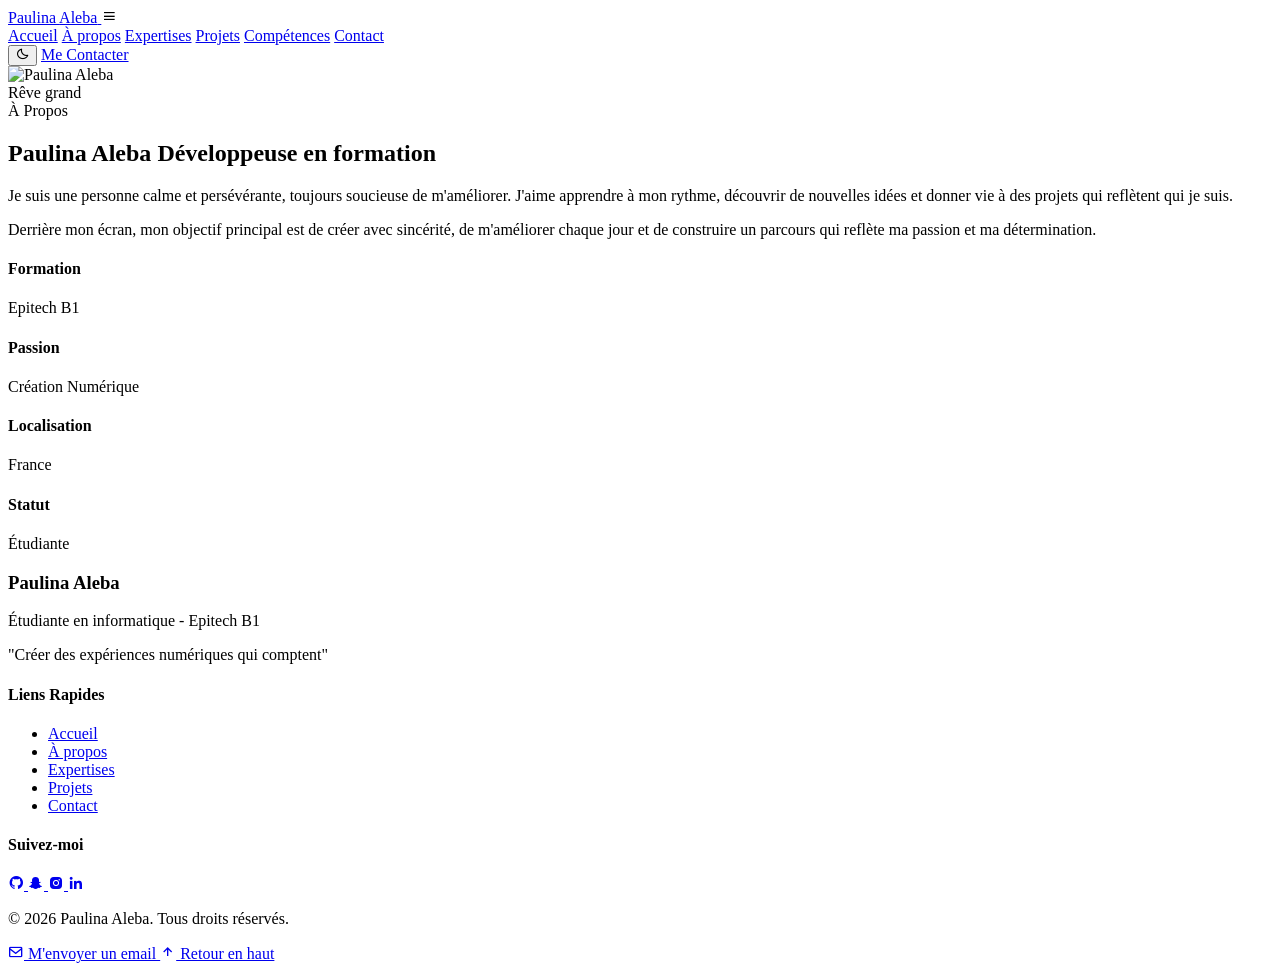
==== resources/about.html @ daeca3e1 "[FIX] Favicon modification" ====
<!DOCTYPE html>
<html lang="fr">
<head>
    <meta charset="UTF-8" />
    <meta name="viewport" content="width=device-width, initial-scale=1.0" />
    <title>À propos - Paulina Aleba</title>
    <link rel="stylesheet" href="style.css" />
    <link rel="icon" type="image/svg+xml" href="resources/images/favicon.svg">
    <link
        href="https://unpkg.com/boxicons@2.1.4/css/boxicons.min.css"
        rel="stylesheet"
    />
</head>
<body>

<header class="header">
    <a href="../index.html" class="logo">
        Paulina <span>Aleba</span>
    </a>

    <i class="bx bx-menu" id="menu-icon"></i>

    <nav class="navbar">
        <a href="../index.html">Accueil</a>
        <a href="about.html" class="active">À propos</a>
        <a href="expertises.html">Expertises</a>
        <a href="projects.html">Projets</a>
        <a href="competencies.html">Compétences</a>
        <a href="contact.html">Contact</a>
    </nav>

    <button class="theme-toggle" id="theme-toggle" aria-label="Changer de thème">
        <i class="bx bx-moon"></i>
    </button>

    <a class="gradient-btn" href="https://mail.google.com/mail/?view=cm&to=alebapaulina89@gmail.com&su=Hello&body=Bonjour%20Paulina,%0A%0AJe%20veux%20vous%20contacter%20pour..." target="_blank">Me Contacter</a>

</header>

<section class="about" id="about">
    <div class="about-container">
        <div class="about-wrapper">
            <div class="about-visual">
                <div class="image-container">
                    <img src="images/Pixarversionico.png" alt="Paulina Aleba">
                    <div class="image-caption">Rêve grand</div>
                </div>
            </div>

<div class="about-details">
                <span class="section-tag">À Propos</span>
                <h2 class="about-heading">
                    Paulina Aleba
                    <span>Développeuse en formation</span>
                </h2>
                
                <p class="about-bio">
                    Je suis une personne <span class="highlight-text">calme et persévérante</span>, toujours soucieuse de m'améliorer. J'aime apprendre à mon rythme, découvrir de nouvelles idées et donner vie à des projets qui reflètent qui je suis.
                </p>
                
                <p class="about-bio">
                    Derrière mon écran, mon objectif principal est de créer avec sincérité, de m'améliorer chaque jour et de construire un parcours qui reflète ma passion et ma détermination.
                </p>

                <div class="about-divider"></div>

                <div class="info-grid">
                    <div class="info-box">
                        <h4>Formation</h4>
                        <p>Epitech B1</p>
                    </div>
<div class="info-box">
                        <h4>Passion</h4>
                        <p>Création Numérique</p>
                    </div>
                    <div class="info-box">
                        <h4>Localisation</h4>
                        <p>France</p>
                    </div>
                    <div class="info-box">
                        <h4>Statut</h4>
                        <p>Étudiante</p>
                    </div>
                </div>
            </div>
        </div>
    </div>
</section>

<footer class="footer magazine-footer">
    <div class="footer-content">
        <div class="footer-main">
            <div class="footer-brand">
                <h3>Paulina Aleba</h3>
                <p>Étudiante en informatique - Epitech B1</p>
                <div class="footer-quote">
                    "Créer des expériences numériques qui comptent"
                </div>
            </div>

            <div class="footer-links">
                <h4>Liens Rapides</h4>
                <ul>
                    <li><a href="../index.html">Accueil</a></li>
                    <li><a href="about.html">À propos</a></li>
                    <li><a href="expertises.html">Expertises</a></li>
                    <li><a href="projects.html">Projets</a></li>
                    <li><a href="contact.html">Contact</a></li>
                </ul>
            </div>

            <div class="footer-social">
                <h4>Suivez-moi</h4>
                <div class="social-icons">
                    <a href="https://github.com/NyxStackX" class="social-link">
                        <i class="bx bxl-github"></i>
                    </a>
                    <a href="https://snapchat.com/t/KpWpgwNT" class="social-link">
                        <i class="bx bxl-snapchat"></i>
                    </a>
                    <a href="https://www.instagram.com/li_naalb?igsh=ZHpsbHFmYWc4bWs%3D&utm_source=qr" class="social-link">
                        <i class="bx bxl-instagram-alt"></i>
                    </a>
                    <a href="https://www.linkedin.com/in/paulina-aleba-841705391/" class="social-link">
                        <i class="bx bxl-linkedin"></i>
                    </a>
                </div>
            </div>
        </div>

        <div class="footer-bottom">
            <div class="footer-line"></div>
            <div class="copyright-content">
                <p class="copyright">
                    © 2026 Paulina Aleba. Tous droits réservés.
                </p>
                <div class="footer-actions">
                    <a href="https://mail.google.com/mail/?view=cm&to=alebapaulina89@gmail.com" class="footer-link">
                        <i class="bx bx-envelope"></i>
                        M'envoyer un email
                    </a>
                    <a href="about.html" class="footer-link back-to-top">
                        <i class="bx bx-up-arrow-alt"></i>
                        Retour en haut
                    </a>
                </div>
            </div>
        </div>
    </div>
</footer>

    <script src="js/script.js"></script>
</body>
</html>
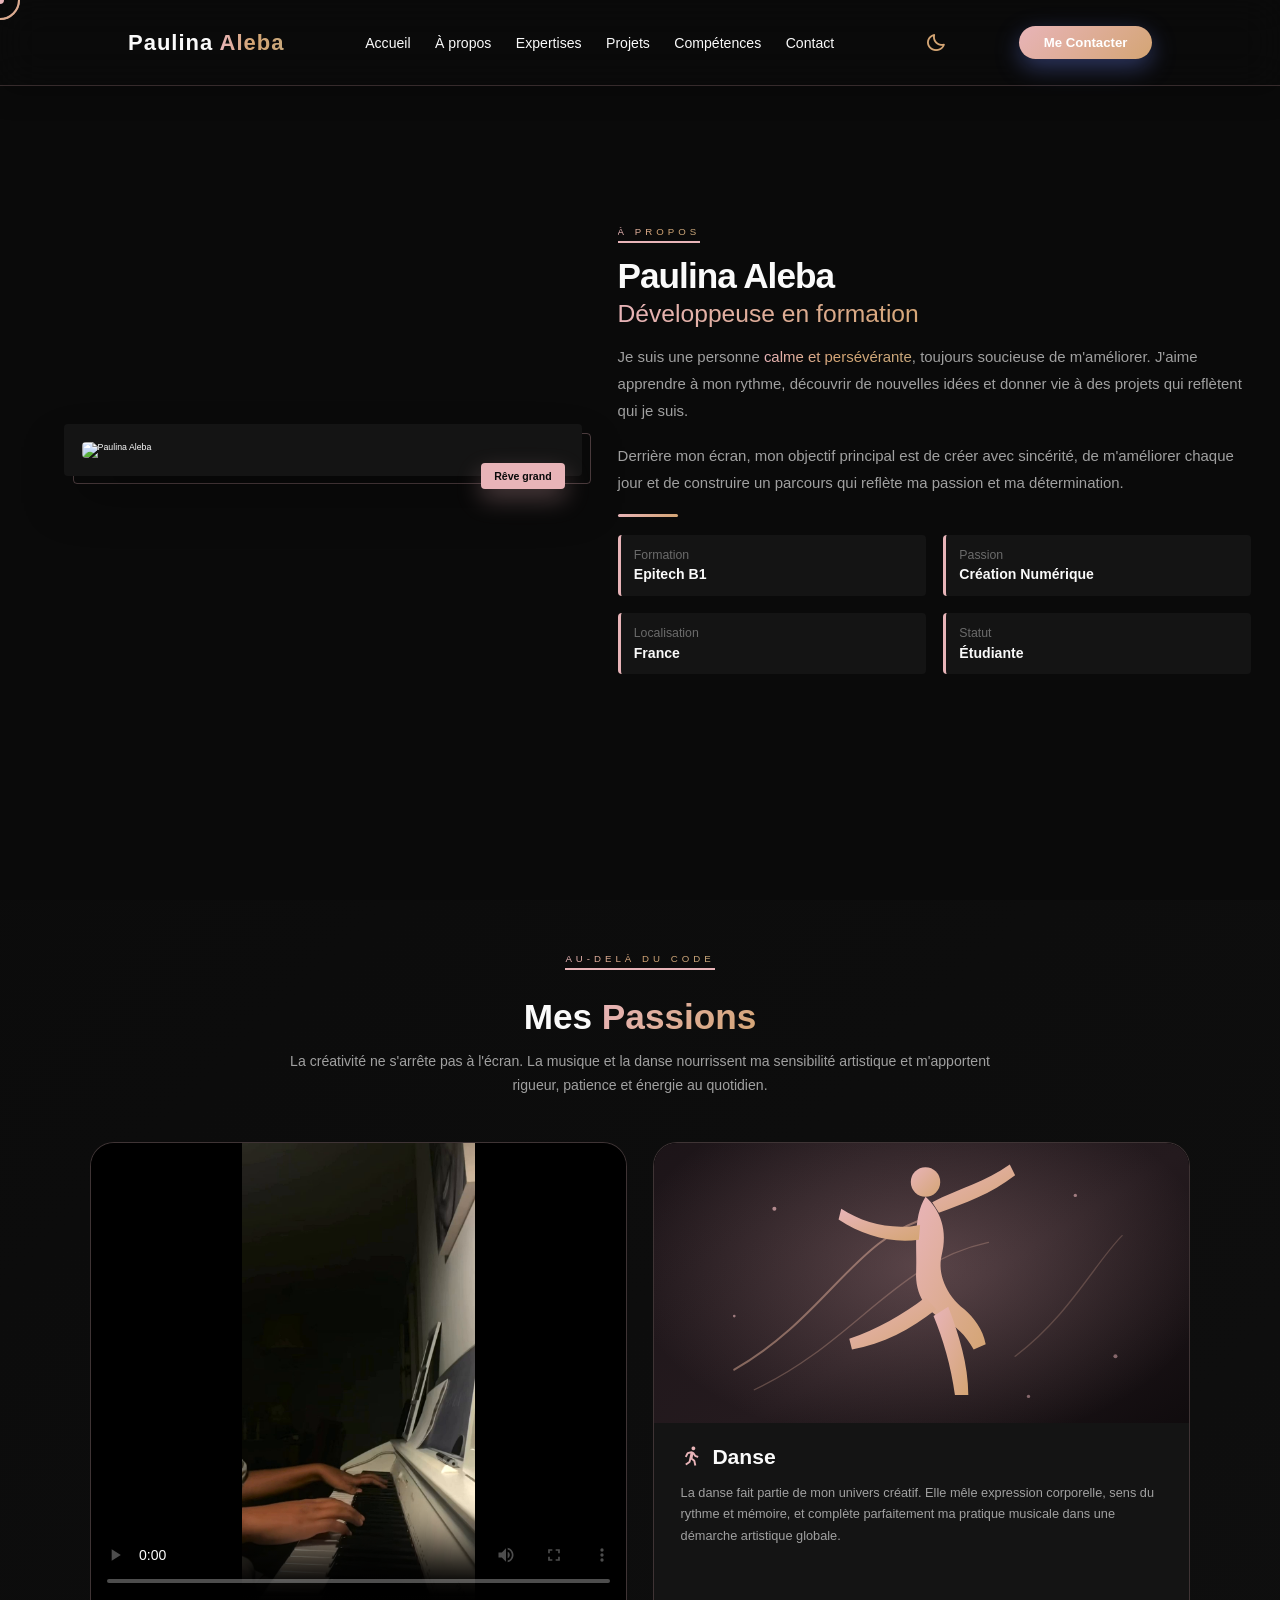
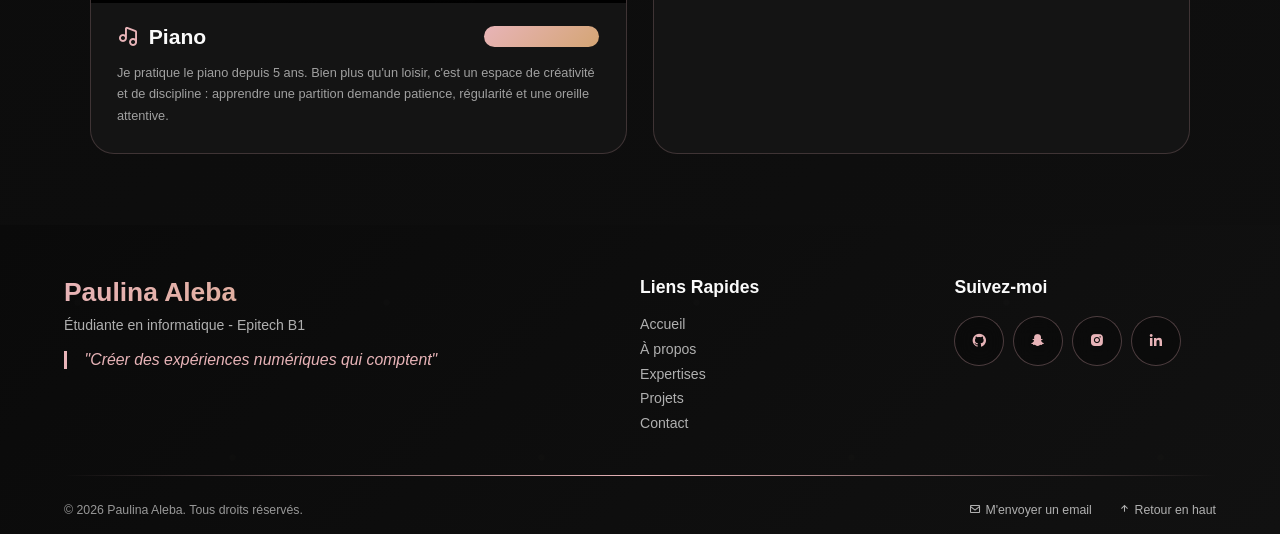
==== commit 057cee6f: "[FIX] Adding a project" ====
--- a/resources/about.html
+++ b/resources/about.html
@@ -5,7 +5,7 @@
     <meta name="viewport" content="width=device-width, initial-scale=1.0" />
     <title>À propos - Paulina Aleba</title>
     <link rel="stylesheet" href="style.css" />
-    <link rel="icon" type="image/svg+xml" href="resources/images/favicon.svg">
+    <link rel="icon" type="image/svg+xml" href="images/favicon.svg">
     <link
         href="https://unpkg.com/boxicons@2.1.4/css/boxicons.min.css"
         rel="stylesheet"
@@ -87,6 +87,51 @@
     </div>
 </section>
 
+<section class="passions-section" id="passions">
+    <div class="passions-container">
+        <span class="section-tag">Au-delà du code</span>
+        <h2 class="passions-heading">
+            Mes <span>Passions</span>
+        </h2>
+        <p class="passions-intro">
+            La créativité ne s'arrête pas à l'écran. La musique et la danse nourrissent ma sensibilité artistique et m'apportent rigueur, patience et énergie au quotidien.
+        </p>
+
+        <div class="passions-grid">
+            <article class="passion-card">
+                <div class="passion-media">
+                    <video src="videos/piano.mp4" poster="images/projet-piano.png" controls playsinline preload="metadata"></video>
+                </div>
+                <div class="passion-body">
+                    <div class="passion-head">
+                        <i class="bx bx-music"></i>
+                        <h3>Piano</h3>
+                        <span class="passion-badge">5 ans d'expérience</span>
+                    </div>
+                    <p>
+                        Je pratique le piano depuis 5 ans. Bien plus qu'un loisir, c'est un espace de créativité et de discipline : apprendre une partition demande patience, régularité et une oreille attentive.
+                    </p>
+                </div>
+            </article>
+
+            <article class="passion-card">
+                <div class="passion-media">
+                    <img src="images/projet-danse.svg" alt="Danse - pratique artistique">
+                </div>
+                <div class="passion-body">
+                    <div class="passion-head">
+                        <i class="bx bx-walk"></i>
+                        <h3>Danse</h3>
+                    </div>
+                    <p>
+                        La danse fait partie de mon univers créatif. Elle mêle expression corporelle, sens du rythme et mémoire, et complète parfaitement ma pratique musicale dans une démarche artistique globale.
+                    </p>
+                </div>
+            </article>
+        </div>
+    </div>
+</section>
+
 <footer class="footer magazine-footer">
     <div class="footer-content">
         <div class="footer-main">
--- a/resources/style.css
+++ b/resources/style.css
@@ -0,0 +1,4156 @@
+/* RESET ET FOND */
+* {
+    margin: 0;
+    padding: 0;
+    box-sizing: border-box;
+    text-decoration: none;
+    scroll-behavior: smooth;
+    font-family: "Poppins", sans-serif;
+}
+
+
+:root {
+    /* Couleurs de fond */
+    --bg-color: #0a0a0a;
+    --second-bg-color: #111111;
+    --bg-tertiary: #1a1a1a;
+    --card-bg: #141414;
+    
+    /* Couleurs d'accent - Rose poudré & Copper */
+    --main-color: #e8b4b8;
+    --accent-color: #d4a574;
+    --accent-tertiary: #c9a87c;
+    
+    /* Couleurs de texte */
+    --text-color: #fafafa;
+    --text-secondary: #a0a0a0;
+    --text-muted: #6b6b6b;
+    
+    /* Couleurs dégradées */
+    --gradient: linear-gradient(135deg, #e8b4b8 0%, #d4a574 100%);
+    --gradient-dark: linear-gradient(135deg, #1a1a1a 0%, #0a0a0a 100%);
+    --gradient-glow: radial-gradient(ellipse at center, rgba(232, 180, 184, 0.15) 0%, transparent 70%);
+    
+    /* Ombres */
+    --shadow: 0 4px 30px rgba(0, 0, 0, 0.3);
+    --shadow-soft: 0 4px 30px rgba(0, 0, 0, 0.3);
+    --shadow-medium: 0 8px 40px rgba(0, 0, 0, 0.4);
+    --shadow-glow: 0 0 60px rgba(232, 180, 184, 0.2);
+    
+    /* Border */
+    --border-color: rgba(232, 180, 184, 0.2);
+    --border-subtle: rgba(255, 255, 255, 0.06);
+    --border-accent: rgba(232, 180, 184, 0.2);
+    
+    /* Header */
+    --header-bg: rgba(10, 10, 10, 0.8);
+    --input-border: rgba(232, 180, 184, 0.3);
+    
+    /* Typographie */
+    --font-display: 'Playfair Display', serif;
+    --font-body: 'DM Sans', sans-serif;
+    --font-mono: 'Space Grotesk', monospace;
+    
+    /* Espacements */
+    --spacing-xs: 0.5rem;
+    --spacing-sm: 1rem;
+    --spacing-md: 2rem;
+    --spacing-lg: 4rem;
+    --spacing-xl: 8rem;
+    --spacing-2xl: 12rem;
+    
+    /* Border radius */
+    --radius-sm: 8px;
+    --radius-md: 16px;
+    --radius-lg: 24px;
+    --radius-xl: 40px;
+    --radius-full: 50%;
+}
+
+/* Light Mode Variables */
+:root.light-mode {
+    --bg-color: #faf9f7;
+    --second-bg-color: #f0eeeb;
+    --bg-tertiary: #e8e5e0;
+    --card-bg: #ffffff;
+    
+    --main-color: #d4a574;
+    --accent-color: #c9a87c;
+    
+    --text-color: #1a1a1a;
+    --text-secondary: #4a4a4a;
+    --text-muted: #8a8a8a;
+    
+    --gradient: linear-gradient(135deg, #d4a574 0%, #c9a87c 100%);
+    --gradient-glow: radial-gradient(ellipse at center, rgba(212, 165, 116, 0.1) 0%, transparent 70%);
+    
+    --shadow: 0 4px 30px rgba(0, 0, 0, 0.08);
+    --shadow-soft: 0 4px 30px rgba(0, 0, 0, 0.08);
+    --shadow-medium: 0 8px 40px rgba(0, 0, 0, 0.12);
+    --shadow-glow: 0 0 60px rgba(212, 165, 116, 0.15);
+    
+    --border-color: rgba(212, 165, 116, 0.3);
+    --border-subtle: rgba(0, 0, 0, 0.06);
+    --border-accent: rgba(212, 165, 116, 0.3);
+    
+    --header-bg: rgba(250, 249, 247, 0.95);
+    --input-border: rgba(212, 165, 116, 0.3);
+}
+
+/* Theme Toggle Button */
+.theme-toggle {
+    background: transparent;
+    border: none;
+    color: var(--accent-color);
+    font-size: 2.4rem;
+    cursor: pointer;
+    padding: 0.5rem;
+    border-radius: 50%;
+    transition: all 0.3s ease;
+    margin-left: 2rem;
+    display: flex;
+    align-items: center;
+    justify-content: center;
+    width: 50px;
+    height: 50px;
+}
+
+.theme-toggle:hover {
+    background: rgba(232, 180, 184, 0.1);
+    transform: scale(1.1);
+}
+
+.theme-toggle i {
+    transition: transform 0.3s ease;
+}
+
+/* Smooth transitions for theme changes */
+* {
+    transition: background-color 0.3s ease, color 0.3s ease, border-color 0.3s ease;
+}
+
+html {
+    font-size: 55%;
+    overflow-x: hidden;
+}
+
+body {
+    background: linear-gradient(-45deg, var(--bg-color), var(--second-bg-color), var(--second-bg-color), var(--bg-color));
+    background-size: 400% 400%;
+    animation: gradientShift 15s ease infinite;
+    color: var(--text-color);
+    position: relative;
+    overflow-x: hidden;
+}
+
+
+body::before {
+    content: '';
+    position: fixed;
+    top: 0;
+    left: 0;
+    width: 100%;
+    height: 100%;
+    background:
+        radial-gradient(circle at 20% 80%, rgba(232, 180, 184, 0.1) 0%, transparent 50%),
+        radial-gradient(circle at 80% 20%, rgba(212, 165, 116, 0.1) 0%, transparent 50%),
+        radial-gradient(circle at 40% 40%, rgba(201, 168, 124, 0.05) 0%, transparent 50%);
+    animation: floatingOrbs 20s ease-in-out infinite;
+    pointer-events: none;
+    z-index: -1;
+}
+
+@keyframes gradientShift {
+    0% { background-position: 0% 50%; }
+    50% { background-position: 100% 50%; }
+    100% { background-position: 0% 50%; }
+}
+
+@keyframes floatingOrbs {
+    0%, 100% {
+        transform: translateY(0px) rotate(0deg);
+        opacity: 0.3;
+    }
+    25% {
+        transform: translateY(-20px) rotate(90deg);
+        opacity: 0.5;
+    }
+    50% {
+        transform: translateY(-40px) rotate(180deg);
+        opacity: 0.7;
+    }
+    75% {
+        transform: translateY(-20px) rotate(270deg);
+        opacity: 0.5;
+    }
+}
+
+.header {
+    position: fixed;
+    width: 100%;
+    top: 0;
+    left: 0;
+    padding: 2rem 10%;
+    background: var(--header-bg);
+    backdrop-filter: blur(20px);
+    display: flex;
+    justify-content: space-between;
+    align-items: center;
+    z-index: 1000;
+    border-bottom: 1px solid var(--border-color);
+    box-shadow: var(--shadow);
+}
+
+.logo {
+    font-size: 2.5rem;
+    color: var(--text-color);
+    font-weight: 800;
+    cursor: pointer;
+    transition: 0.3s ease-in-out;
+    letter-spacing: 1px;
+}
+
+.logo:hover {
+    transform: scale(1.1);
+}
+
+span {
+    background: linear-gradient(90deg, #e8b4b8 0%, #d4a574 50%, #c9a87c 100%);
+    background-clip: text;
+    -webkit-background-clip: text;
+    color: transparent;
+    -webkit-text-fill-color: transparent;
+}
+
+#menu-icon {
+    font-size: 1rem;
+    color: var(--accent-color);
+    display: none;
+    cursor: pointer;
+}
+
+.navbar a {
+    font-size: 1.6rem;
+    color: var(--text-color);
+    margin-left: 2.5rem;
+    transition: 0.3s ease-in-out;
+    font-weight: 500;
+    position: relative;
+}
+
+.navbar a::after {
+    content: "";
+    position: absolute;
+    width: 0;
+    height: 2px;
+    left: 0;
+    bottom: -5px;
+    background: linear-gradient(90deg, var(--accent-color), var(--main-color));
+    transition: width 0.3s ease;
+}
+
+.navbar a:hover::after {
+    width: 100%;
+}
+
+.navbar a:hover {
+    color: var(--accent-color);
+}
+
+.gradient-btn {
+    padding: 1rem 2.8rem;
+    border: none;
+    border-radius: 30px;
+    background: var(--gradient);
+    color: white;
+    font-size: 1.5rem;
+    cursor: pointer;
+    font-weight: 600;
+    transition: all 0.4s ease;
+    box-shadow: 0 8px 25px rgba(102, 126, 234, 0.4);
+    position: relative;
+    overflow: hidden;
+}
+
+.gradient-btn::before {
+    content: '';
+    position: absolute;
+    top: 0;
+    left: -100%;
+    width: 100%;
+    height: 100%;
+    background: linear-gradient(90deg, transparent, rgba(255, 255, 255, 0.2), transparent);
+    transition: left 0.5s;
+}
+
+.gradient-btn:hover::before {
+    left: 100%;
+}
+
+.gradient-btn:hover {
+    transform: translateY(-3px) scale(1.05);
+    box-shadow: 0 15px 35px rgba(102, 126, 234, 0.6);
+}
+
+::-webkit-scrollbar {
+    width: 10px;
+}
+
+::-webkit-scrollbar-track {
+    background: var(--second-bg-color);
+}
+
+::-webkit-scrollbar-thumb {
+    background: linear-gradient(180deg, var(--main-color), var(--accent-color));
+    border-radius: 10px;
+}
+
+section {
+    min-height: 100vh;
+    padding: 10rem 15%;
+}
+
+/* MAGAZINE LAYOUT STYLES */
+.magazine-layout {
+    min-height: 100vh;
+    display: flex;
+    flex-direction: column;
+    justify-content: center;
+    position: relative;
+    overflow: hidden;
+}
+
+.magazine-hero {
+    display: grid;
+    grid-template-columns: 1fr 1fr;
+    gap: 8rem;
+    align-items: center;
+    max-width: 1400px;
+    margin: 0 auto;
+    padding: 0 5%;
+}
+
+.hero-content {
+    position: relative;
+    z-index: 2;
+}
+
+.magazine-badge {
+    background: linear-gradient(135deg, var(--main-color), var(--accent-color));
+    color: white;
+    padding: 1rem 2rem;
+    border-radius: 50px;
+    font-size: 1.2rem;
+    font-weight: 600;
+    display: inline-block;
+    margin-bottom: 2rem;
+    box-shadow: 0 8px 25px rgba(232, 180, 184, 0.3);
+    letter-spacing: 1px;
+}
+
+.magazine-title {
+    font-size: 8rem;
+    font-weight: 900;
+    line-height: 0.9;
+    margin-bottom: 2rem;
+    text-transform: uppercase;
+    letter-spacing: -2px;
+}
+
+.magazine-title .highlight {
+    background: linear-gradient(135deg, var(--main-color), var(--accent-color));
+    -webkit-background-clip: text;
+    -webkit-text-fill-color: transparent;
+    background-clip: text;
+    position: relative;
+}
+
+.magazine-title .subtitle {
+    color: var(--text-color);
+    font-size: 6rem;
+    font-weight: 300;
+    display: block;
+    margin-top: 1rem;
+}
+
+.magazine-divider {
+    width: 80px;
+    height: 4px;
+    background: linear-gradient(90deg, var(--main-color), var(--accent-color));
+    margin: 3rem 0;
+    border-radius: 2px;
+}
+
+
+.magazine-description {
+    font-size: 1.8rem;
+    line-height: 1.6;
+    color: rgba(245, 245, 245, 0.9);
+    margin-bottom: 3rem;
+    max-width: 500px;
+}
+
+.signature-highlights {
+    display: grid;
+    grid-template-columns: repeat(3, minmax(0, 1fr));
+    gap: 1.2rem;
+    margin: 2.2rem 0 3.2rem;
+}
+
+.highlight-pill {
+    background: rgba(255, 255, 255, 0.04);
+    border: 1px solid var(--border-color);
+    border-radius: 1.4rem;
+    padding: 1.4rem 1.2rem;
+    backdrop-filter: blur(8px);
+    transition: transform 0.3s ease, border-color 0.3s ease, box-shadow 0.3s ease;
+}
+
+.highlight-pill:hover {
+    transform: translateY(-4px);
+    border-color: var(--main-color);
+    box-shadow: 0 12px 24px rgba(232, 180, 184, 0.15);
+}
+
+.highlight-title {
+    display: block;
+    font-size: 1.55rem;
+    font-weight: 700;
+    color: var(--text-color);
+    margin-bottom: 0.5rem;
+}
+
+.highlight-sub {
+    display: block;
+    font-size: 1.25rem;
+    line-height: 1.5;
+    color: var(--text-secondary);
+}
+
+.magazine-cta {
+    display: flex;
+    gap: 2rem;
+}
+
+.magazine-btn {
+    padding: 1.5rem 3rem;
+    border-radius: 50px;
+    font-size: 1.6rem;
+    font-weight: 600;
+    text-decoration: none;
+    transition: all 0.4s ease;
+    position: relative;
+    overflow: hidden;
+    text-transform: uppercase;
+    letter-spacing: 1px;
+}
+
+.magazine-btn.primary {
+    background: linear-gradient(135deg, var(--main-color), var(--accent-color));
+    color: white;
+    box-shadow: 0 8px 25px rgba(232, 180, 184, 0.4);
+}
+
+.magazine-btn.primary:hover {
+    transform: translateY(-3px);
+    box-shadow: 0 15px 35px rgba(232, 180, 184, 0.6);
+}
+
+.magazine-btn.secondary {
+    background: transparent;
+    color: #ffffff;
+    border: 2px solid var(--main-color);
+}
+
+.magazine-btn.secondary:hover {
+    background: var(--main-color);
+    color: #ffffff;
+    transform: translateY(-3px);
+}
+
+.hero-image {
+    position: relative;
+    display: flex;
+    justify-content: center;
+    align-items: center;
+}
+
+.image-frame {
+    position: relative;
+    border-radius: 20px;
+    overflow: hidden;
+    box-shadow: 0 25px 50px rgba(0, 0, 0, 0.3);
+    transition: all 0.6s ease;
+}
+
+.image-frame:hover {
+    transform: scale(1.05) rotate(2deg);
+    box-shadow: 0 0 40px var(--main-color),
+                0 25px 50px rgba(0, 0, 0, 0.4);
+}
+
+.image-frame img {
+    width: 400px;
+    height: 500px;
+    object-fit: cover;
+    display: block;
+    transition: transform 0.6s ease;
+}
+
+.image-frame:hover img {
+    transform: scale(1.1);
+}
+
+.image-overlay {
+    position: absolute;
+    top: 0;
+    left: 0;
+    right: 0;
+    bottom: 0;
+    background: linear-gradient(135deg, rgba(232, 180, 184, 0.2), rgba(212, 165, 116, 0.2));
+    opacity: 0;
+    transition: opacity 0.4s ease;
+}
+
+.image-frame:hover .image-overlay {
+    opacity: 1;
+}
+
+/* Floating card for about section */
+.about-card {
+    position: absolute;
+    bottom: 30px;
+    right: -20px;
+    background: var(--card-bg);
+    backdrop-filter: blur(10px);
+    border: 1px solid var(--border-color);
+    border-radius: 16px;
+    padding: 1.5rem 2rem;
+    display: flex;
+    align-items: center;
+    gap: 1rem;
+    box-shadow: 0 10px 30px rgba(0, 0, 0, 0.3);
+    animation: floatCard 6s ease-in-out infinite;
+}
+
+.about-card i {
+    font-size: 2rem;
+    color: var(--main-color);
+}
+
+.about-card span {
+    font-size: 1.4rem;
+    font-weight: 600;
+    color: var(--text-color);
+    text-transform: uppercase;
+    letter-spacing: 0.5px;
+}
+
+.floating-elements {
+    position: absolute;
+    top: 0;
+    left: 0;
+    right: 0;
+    bottom: 0;
+    pointer-events: none;
+}
+
+.floating-card {
+    position: absolute;
+    background: rgba(10, 10, 10, 0.9);
+    backdrop-filter: blur(10px);
+    border: 1px solid rgba(232, 180, 184, 0.3);
+    border-radius: 15px;
+    padding: 1.5rem;
+    display: flex;
+    flex-direction: column;
+    align-items: center;
+    gap: 0.5rem;
+    box-shadow: 0 8px 25px rgba(0, 0, 0, 0.3);
+    transition: all 0.4s ease;
+    animation: floatCard 6s ease-in-out infinite;
+}
+
+.floating-card i {
+    font-size: 2rem;
+    color: var(--main-color);
+}
+
+.floating-card span {
+    font-size: 1.2rem;
+    font-weight: 600;
+    color: var(--text-color);
+    text-transform: uppercase;
+    letter-spacing: 0.5px;
+}
+
+.card-1 {
+    top: 10%;
+    right: -10%;
+    animation-delay: 0s;
+}
+
+.card-2 {
+    bottom: 20%;
+    left: -15%;
+    animation-delay: 2s;
+}
+
+.card-3 {
+    top: 60%;
+    right: -5%;
+    animation-delay: 4s;
+}
+
+@keyframes floatCard {
+    0%, 100% {
+        transform: translateY(0px) rotate(0deg);
+    }
+    50% {
+        transform: translateY(-20px) rotate(5deg);
+    }
+}
+
+.magazine-social {
+    position: absolute;
+    bottom: 5rem;
+    left: 50%;
+    transform: translateX(-50%);
+    display: flex;
+    flex-direction: column;
+    align-items: center;
+    gap: 2rem;
+}
+
+.social-line {
+    width: 2px;
+    height: 100px;
+    background: linear-gradient(180deg, var(--main-color), var(--accent-color));
+    border-radius: 1px;
+}
+
+.magazine-social .social-icons {
+    display: flex;
+    gap: 2rem;
+}
+
+.social-link {
+    display: flex;
+    align-items: center;
+    justify-content: center;
+    width: 60px;
+    height: 60px;
+    background: rgba(10, 10, 10, 0.8);
+    backdrop-filter: blur(10px);
+    border: 1px solid rgba(232, 180, 184, 0.3);
+    border-radius: 50%;
+    color: var(--main-color);
+    font-size: 2rem;
+    transition: all 0.4s ease;
+    text-decoration: none;
+}
+
+.social-link:hover {
+    background: var(--main-color);
+    color: black;
+    transform: translateY(-5px) scale(1.1);
+    box-shadow: 0 10px 30px rgba(232, 180, 184, 0.4);
+}
+
+.btn-group {
+    display: flex;
+    gap: 1.5rem;
+}
+
+.btn {
+    display: inline-block;
+    padding: 1rem 2rem;
+    background: var(--gradient);
+    box-shadow: 0 8px 25px rgba(102, 126, 234, 0.4);
+    border-radius: 3rem;
+    font-size: 1.8rem;
+    color: white;
+    border: 2px solid transparent;
+    font-weight: 600;
+    transition: 0.4s ease-in-out;
+    position: relative;
+    overflow: hidden;
+}
+
+.btn::before {
+    content: '';
+    position: absolute;
+    top: 0;
+    left: -100%;
+    width: 100%;
+    height: 100%;
+    background: linear-gradient(90deg, transparent, rgba(255, 255, 255, 0.3), transparent);
+    transition: left 0.5s;
+}
+
+.btn:hover::before {
+    left: 100%;
+}
+
+.btn:hover {
+    transform: translateY(-3px) scale(1.05);
+    box-shadow: 0 15px 35px rgba(102, 126, 234, 0.6);
+}
+
+.btn-group a:nth-of-type(2) {
+    background-color: transparent;
+    color: var(--text-color);
+    border: 2px solid var(--main-color);
+    box-shadow: 0 0 25px transparent;
+}
+
+.btn-group a:nth-of-type(2):hover {
+    box-shadow: 0 0 25px var(--main-color);
+    background-color: var(--main-color);
+    color: black;
+    transform: translateY(-3px);
+}
+
+.about {
+    display: flex;
+    justify-content: center;
+    align-items: center;
+    gap: 10rem;
+    background: var(--bg-color);
+}
+
+.about-img img {
+    width: 32vw;
+    border-radius: 50%;
+    box-shadow: 0 0 25px var(--main-color);
+    transition: 0.6s ease-in-out;
+    position: relative;
+}
+
+.about-img img:hover {
+    box-shadow: 0 0 25px var(--main-color),
+                0 0 50px var(--main-color),
+                0 0 100px var(--main-color);
+    transform: scale(1.05) rotate(-5deg);
+}
+
+.about-content h2 {
+    font-size: 7rem;
+}
+
+.about-content p {
+    font-size: 1.8rem;
+}
+
+.about-content .btn {
+    margin: 3rem 0;
+}
+
+.heading {
+    text-align: center;
+    font-size: 7rem;
+    margin: 5rem 0;
+}
+
+.services {
+    background-color: var(--bg-color);
+    color: black;
+}
+
+.services h2 {
+    color: var(--text-color);
+}
+
+.services-container {
+    display: flex;                
+    justify-content: space-between; 
+    align-items: flex-start;        
+    gap: 2.5rem;                    
+    flex-wrap: nowrap;             
+}
+
+.service-box {
+    flex: 1;
+    max-width: 30%;
+    display: flex;
+    justify-content: center;
+    align-items: center;
+    background: var(--gradient);
+    height: 500px;
+    border-radius: 2rem;
+    cursor: pointer;
+    border: 4px solid transparent;
+    transition: 0.5s ease-in-out;
+    padding: 1rem;
+    position: relative;
+    overflow: hidden;
+    box-shadow: var(--shadow);
+}
+
+.service-box::before {
+    content: '';
+    position: absolute;
+    top: 0;
+    left: -100%;
+    width: 100%;
+    height: 100%;
+    background: linear-gradient(90deg, transparent, rgba(255, 255, 255, 0.2), transparent);
+    transition: left 0.6s;
+}
+
+.service-box:hover::before {
+    left: 100%;
+}
+
+.service-box:hover {
+    background-color: var(--second-bg-color);
+    color: var(--main-color);
+    border: 5px solid var(--main-color);
+    transform: translateY(-10px) scale(1.03);
+    box-shadow: 0 20px 40px rgba(0, 0, 0, 0.7);
+}
+
+.service-info {
+    display: flex;
+    flex-direction: column;
+    text-align: center;
+    justify-content: center;
+    align-items: center;
+    padding: 5rem;
+}
+
+.service-info h4 {
+    font-size: 3rem;
+    margin: 2rem 0;
+    font-weight: 800;
+}
+
+.service-info p {
+    font-size: 1.3rem;
+    font-weight: 600;
+    line-height: 1.7;
+}
+
+.service-info i {
+    font-size: 6rem;
+}
+
+.projects {
+    background-color: var(--bg-color);
+}
+
+.projects-box {
+    display: grid;
+    grid-template-columns: repeat(3, 1fr);
+    place-items: center;
+    gap: 2rem;
+}
+
+@media (max-width: 1024px) {
+    .projects-box {
+        grid-template-columns: repeat(2, 1fr);
+    }
+
+    .magazine-hero {
+        grid-template-columns: 1fr;
+        gap: 4rem;
+        text-align: center;
+    }
+
+    .magazine-title {
+        font-size: 6rem;
+    }
+
+    .magazine-title .subtitle {
+        font-size: 4rem;
+    }
+
+    .signature-highlights {
+        grid-template-columns: 1fr;
+        justify-items: center;
+    }
+
+    .highlight-pill {
+        width: 100%;
+        max-width: 520px;
+    }
+
+    .magazine-cta {
+        justify-content: center;
+    }
+
+    .hero-image {
+        order: -1;
+    }
+
+    .image-frame img {
+        width: 300px;
+        height: 400px;
+    }
+
+    .about-content h2 {
+        font-size: 6rem;
+    }
+
+    .heading {
+        font-size: 6rem;
+    }
+
+    .services-container {
+        flex-direction: column;
+        align-items: center;
+    }
+
+    .service-box {
+        max-width: 80%;
+    }
+
+    /* TABLET - Show hamburger menu */
+    .header {
+        padding: 1rem 5%;
+    }
+
+    .logo {
+        font-size: 2rem;
+    }
+
+    #menu-icon {
+        display: block;
+        font-size: 2.5rem;
+        cursor: pointer;
+        color: var(--accent-color);
+    }
+
+    .navbar {
+        position: absolute;
+        top: 100%;
+        left: 0;
+        width: 100%;
+        padding: 1rem 5%;
+        background: rgba(10, 10, 10, 0.95);
+        backdrop-filter: blur(15px);
+        border-top: 1px solid rgba(255, 255, 255, 0.08);
+        display: none;
+        z-index: 999;
+    }
+
+    .navbar.active {
+        display: block;
+    }
+
+    .navbar a {
+        display: block;
+        margin: 1rem 0;
+        font-size: 1.6rem;
+        padding: 0.5rem 0;
+    }
+}
+
+@media (max-width: 600px) {
+    html {
+        font-size: 50%;
+    }
+
+    section {
+        padding: 8rem 5%;
+    }
+
+    .magazine-layout {
+        padding: 6rem 5% 10rem;
+    }
+
+    .magazine-hero {
+        grid-template-columns: 1fr;
+        gap: 3rem;
+        text-align: center;
+    }
+
+    .magazine-title {
+        font-size: 5rem;
+    }
+
+    .magazine-title .subtitle {
+        font-size: 3rem;
+    }
+
+    .magazine-description {
+        font-size: 1.4rem;
+    }
+
+    .signature-highlights {
+        gap: 0.9rem;
+    }
+
+    .highlight-pill {
+        text-align: left;
+        padding: 1.2rem 1rem;
+    }
+
+    .highlight-title {
+        font-size: 1.4rem;
+    }
+
+    .highlight-sub {
+        font-size: 1.15rem;
+    }
+
+    .magazine-cta {
+        flex-direction: column;
+        align-items: center;
+        gap: 1rem;
+    }
+
+    .magazine-btn {
+        padding: 1.2rem 2rem;
+        font-size: 1.4rem;
+    }
+
+    .hero-image {
+        order: -1;
+    }
+
+    .image-frame img {
+        width: 250px;
+        height: 350px;
+    }
+
+    .floating-card {
+        padding: 1rem;
+    }
+
+    .floating-card i {
+        font-size: 1.5rem;
+    }
+
+    .floating-card span {
+        font-size: 1rem;
+    }
+
+    .magazine-social {
+        bottom: 2rem;
+    }
+
+    .social-line {
+        height: 50px;
+    }
+
+    .magazine-social .social-icons {
+        gap: 1rem;
+    }
+
+    .social-link {
+        width: 50px;
+        height: 50px;
+        font-size: 1.5rem;
+    }
+
+    .cube-container {
+        display: none;
+    }
+
+    .about {
+        flex-direction: column;
+        text-align: center;
+        gap: 3rem;
+    }
+
+    .about-img img {
+        width: 25vw;
+    }
+
+    .about-content h2 {
+        font-size: 5rem;
+    }
+
+    .about-content p {
+        font-size: 1.5rem;
+    }
+
+    .services-container {
+        flex-direction: column;
+        align-items: center;
+    }
+
+    .service-box {
+        max-width: 90%;
+        height: auto;
+        padding: 2rem;
+    }
+
+    .service-info h4 {
+        font-size: 2.5rem;
+    }
+
+    .service-info p {
+        font-size: 1.1rem;
+    }
+
+    .service-info i {
+        font-size: 5rem;
+    }
+
+    .projects-box {
+        grid-template-columns: 1fr;
+    }
+
+    .project-card h3 {
+        font-size: 2rem;
+    }
+
+    .project-card p {
+        font-size: 1.4rem;
+    }
+
+    .contact form {
+        flex-direction: column;
+        gap: 2rem;
+    }
+
+    .input-group {
+        flex-direction: column;
+        gap: 1rem;
+    }
+
+    .input-box {
+        width: 100%;
+    }
+
+    .footer ul {
+        flex-direction: column;
+        gap: 1rem;
+    }
+
+    .footer ul li {
+        margin: 0;
+    }
+}
+
+.project-card {
+    padding: 3rem 2rem;
+    display: flex;
+    flex-direction: column;
+    align-items: center;
+    justify-content: center;
+    text-align: center;
+    background: linear-gradient(135deg, rgba(10, 10, 10, 0.9) 0%, rgba(22, 22, 22, 0.9) 100%);
+    border: 2px solid var(--main-color);
+    border-radius: 3rem;
+    gap: 1.5rem;
+    overflow: hidden;
+    cursor: pointer;
+    box-shadow: var(--shadow);
+    transition: 0.5s ease;
+    position: relative;
+}
+
+.project-card::before {
+    content: '';
+    position: absolute;
+    top: 0;
+    left: -100%;
+    width: 100%;
+    height: 100%;
+    background: linear-gradient(90deg, transparent, rgba(232, 180, 184, 0.1), transparent);
+    transition: left 0.6s;
+}
+
+.project-card:hover::before {
+    left: 100%;
+}
+
+.project-card:hover {
+    box-shadow: 0 0 25px var(--main-color),
+                0 0 50px var(--main-color),
+                0 20px 40px rgba(0, 0, 0, 0.7);
+    transform: translateY(-10px) scale(1.02);
+}
+
+.project-card img {
+    max-width: 90%;
+    border-radius: 1rem;
+    transition: 0.4s ease;
+}
+
+.project-card:hover img {
+    transform: scale(1.05);
+}
+
+.project-card h3 {
+    font-size: 2.4rem;
+    background: var(--gradient);
+    -webkit-background-clip: text;
+    -webkit-text-fill-color: transparent;
+    background-clip: text;
+}
+
+.project-card p {
+    font-size: 1.6rem;
+}
+
+.project-card:hover {
+    box-shadow: 0 0 25px var(--main-color),
+                0 0 50px var(--main-color);
+    transform: scale(1.02);
+}
+
+.project-card img {
+    max-width: 90%;
+}
+
+.project-card h3 {
+    font-size: 2.4rem;
+}
+
+.project-card p {
+    font-size: 1.6rem;
+}
+
+/* MAGAZINE SECTIONS */
+.magazine-section {
+    padding: 12rem 0;
+    background: var(--bg-color);
+    position: relative;
+}
+
+.magazine-container {
+    max-width: 1400px;
+    margin: 0 auto;
+    padding: 0 5%;
+}
+
+.section-badge {
+    background: linear-gradient(135deg, var(--main-color), var(--accent-color));
+    color: white;
+    padding: 0.8rem 2rem;
+    border-radius: 50px;
+    font-size: 1.2rem;
+    font-weight: 600;
+    display: inline-block;
+    margin-bottom: 3rem;
+    box-shadow: 0 8px 25px rgba(232, 180, 184, 0.3);
+    letter-spacing: 1px;
+    text-transform: uppercase;
+}
+
+.section-title {
+    font-size: 6rem;
+    font-weight: 900;
+    line-height: 0.9;
+    margin-bottom: 3rem;
+    text-transform: uppercase;
+    letter-spacing: -2px;
+}
+
+.section-title .highlight {
+    background: linear-gradient(135deg, var(--main-color), var(--accent-color));
+    -webkit-background-clip: text;
+    -webkit-text-fill-color: transparent;
+    background-clip: text;
+}
+
+.section-title .subtitle {
+    color: var(--text-color);
+    font-size: 4rem;
+    font-weight: 300;
+    display: block;
+    margin-top: 1rem;
+}
+
+/* ABOUT SECTION - PREMIUM DARK DESIGN */
+.about {
+    min-height: 100vh;
+    display: flex;
+    align-items: center;
+    padding: 8rem 5%;
+    background: var(--bg-color);
+    position: relative;
+}
+
+.about-container {
+    max-width: 1400px;
+    margin: 0 auto;
+    width: 100%;
+}
+
+.about-wrapper {
+    display: grid;
+    grid-template-columns: 45% 55%;
+    gap: 5rem;
+    align-items: center;
+}
+
+/* Image Side */
+.about-visual {
+    position: relative;
+}
+
+.image-container {
+    position: relative;
+    background: var(--card-bg);
+    padding: 2rem;
+    border-radius: 4px;
+    box-shadow: 0 25px 50px -12px rgba(0, 0, 0, 0.5);
+}
+
+.image-container::before {
+    content: '';
+    position: absolute;
+    top: 1rem;
+    left: 1rem;
+    right: -1rem;
+    bottom: -1rem;
+    border: 1px solid var(--main-color);
+    border-radius: 4px;
+    z-index: -1;
+    opacity: 0.3;
+}
+
+.image-container img {
+    width: 100%;
+    height: auto;
+    display: block;
+    border-radius: 4px;
+    transition: transform 0.5s ease;
+}
+
+.image-container:hover img {
+    transform: scale(1.03);
+}
+
+.image-caption {
+    position: absolute;
+    bottom: -1.5rem;
+    right: 2rem;
+    background: var(--main-color);
+    color: var(--bg-color);
+    padding: 0.8rem 1.5rem;
+    font-size: 1.2rem;
+    font-weight: 600;
+    border-radius: 4px;
+    box-shadow: 0 10px 25px rgba(232, 180, 184, 0.3);
+}
+
+/* Content Side */
+.about-details {
+    padding: 1rem 0;
+}
+
+.section-tag {
+    display: inline-block;
+    font-size: 1.1rem;
+    font-weight: 500;
+    text-transform: uppercase;
+    letter-spacing: 4px;
+    color: var(--main-color);
+    margin-bottom: 1.5rem;
+    padding-bottom: 0.5rem;
+    border-bottom: 2px solid var(--main-color);
+}
+
+.about-heading {
+    font-size: 4.5rem;
+    font-weight: 700;
+    color: var(--text-color);
+    line-height: 1.1;
+    margin-bottom: 2rem;
+    letter-spacing: -1px;
+}
+
+.about-heading span {
+    display: block;
+    font-weight: 300;
+    font-size: 3rem;
+    color: var(--text-secondary);
+    margin-top: 0.5rem;
+    letter-spacing: 0;
+}
+
+.about-bio {
+    font-size: 1.7rem;
+    line-height: 1.8;
+    color: var(--text-secondary);
+    margin-bottom: 2rem;
+}
+
+.highlight-text {
+    color: var(--main-color);
+    font-weight: 500;
+}
+
+.about-divider {
+    width: 60px;
+    height: 3px;
+    background: var(--gradient);
+    margin: 2rem 0;
+    border-radius: 2px;
+}
+
+.info-grid {
+    display: grid;
+    grid-template-columns: repeat(2, 1fr);
+    gap: 2rem;
+    margin-top: 2rem;
+}
+
+.info-box {
+    background: var(--card-bg);
+    padding: 1.5rem;
+    border-radius: 4px;
+    border-left: 3px solid var(--main-color);
+    transition: all 0.3s ease;
+}
+
+.info-box:hover {
+    transform: translateX(5px);
+    box-shadow: 0 5px 20px rgba(232, 180, 184, 0.2);
+}
+
+.info-box h4 {
+    font-size: 1.4rem;
+    color: var(--text-muted);
+    margin-bottom: 0.5rem;
+    font-weight: 500;
+}
+
+.info-box p {
+    font-size: 1.6rem;
+    color: var(--text-color);
+    font-weight: 600;
+}
+
+/* ============================================
+   RESPONSIVE DESIGN - TOUS LES ÉCRANS
+   ============================================ */
+
+/* Desktop Large (1400px+) */
+@media (max-width: 1600px) {
+    .about-wrapper {
+        gap: 4rem;
+    }
+    
+    .about-heading {
+        font-size: 4rem;
+    }
+    
+    .about-heading span {
+        font-size: 2.8rem;
+    }
+}
+
+/* Laptop (1024px - 1200px) */
+@media (max-width: 1200px) {
+    .about-wrapper {
+        gap: 3.5rem;
+    }
+    
+    .about-heading {
+        font-size: 3.5rem;
+    }
+    
+    .about-heading span {
+        font-size: 2.5rem;
+    }
+    
+    .about-bio {
+        font-size: 1.6rem;
+    }
+}
+
+/* Tablet Landscape (768px - 1024px) - Style Hamburger */
+@media (max-width: 1024px) {
+    .about {
+        padding: 6rem 4%;
+        min-height: auto;
+    }
+    
+    .about-wrapper {
+        display: flex;
+        flex-direction: column;
+        gap: 2.5rem;
+    }
+    
+    .about-visual {
+        width: 100%;
+        max-width: 450px;
+        margin: 0 auto;
+    }
+    
+    .image-container {
+        padding: 1rem;
+    }
+    
+    .image-container::before {
+        top: 0.5rem;
+        left: 0.5rem;
+        right: -0.5rem;
+        bottom: -0.5rem;
+    }
+    
+    .image-container img {
+        width: 100%;
+    }
+    
+    .image-caption {
+        font-size: 1rem;
+        padding: 0.5rem 1rem;
+        right: 1rem;
+        bottom: -0.8rem;
+    }
+    
+    .about-details {
+        width: 100%;
+        padding: 0.5rem 0;
+        text-align: center;
+    }
+    
+    .section-tag {
+        font-size: 0.9rem;
+        letter-spacing: 3px;
+        margin-bottom: 1rem;
+        margin-left: auto;
+        margin-right: auto;
+    }
+    
+    .about-heading {
+        font-size: 2.8rem;
+        margin-bottom: 1.5rem;
+    }
+    
+    .about-heading span {
+        font-size: 2rem;
+        margin-top: 0.3rem;
+    }
+    
+    .about-bio {
+        font-size: 1.5rem;
+        margin-bottom: 1.5rem;
+        line-height: 1.7;
+    }
+    
+    .about-divider {
+        width: 50px;
+        height: 3px;
+        margin: 1.5rem auto;
+    }
+    
+    /* Style Hamburger - Info boxes en colonne */
+    .info-grid {
+        display: flex;
+        flex-direction: column;
+        gap: 1rem;
+        margin-top: 1.5rem;
+        justify-content: center;
+    }
+    
+    .info-box {
+        display: flex;
+        justify-content: space-between;
+        align-items: center;
+        padding: 1rem 1.2rem;
+        border-left: none;
+        border-bottom: 3px solid var(--main-color);
+        border-radius: 4px;
+    }
+    
+    .info-box:hover {
+        transform: translateY(-3px);
+    }
+    
+    .info-box h4 {
+        font-size: 1.1rem;
+        margin-bottom: 0;
+    }
+    
+    .info-box p {
+        font-size: 1.3rem;
+    }
+}
+
+/* Mobile Large (576px - 768px) */
+@media (max-width: 768px) {
+    .about-heading {
+        font-size: 2.5rem;
+    }
+    
+    .about-heading span {
+        font-size: 1.8rem;
+    }
+    
+    .about-bio {
+        font-size: 1.4rem;
+    }
+}
+
+/* Mobile Medium (480px - 576px) */
+@media (max-width: 576px) {
+    .about {
+        padding: 5rem 3%;
+    }
+    
+    .about-wrapper {
+        gap: 2rem;
+    }
+    
+    .image-container {
+        padding: 0.8rem;
+    }
+    
+    .image-caption {
+        font-size: 0.9rem;
+        padding: 0.4rem 0.8rem;
+    }
+    
+    .about-heading {
+        font-size: 2rem;
+        letter-spacing: 0;
+    }
+    
+    .about-heading span {
+        font-size: 1.5rem;
+    }
+    
+    .about-bio {
+        font-size: 1.3rem;
+    }
+    
+    .section-tag {
+        font-size: 0.8rem;
+    }
+    
+    .info-box {
+        padding: 0.8rem 1rem;
+    }
+    
+    .info-box h4 {
+        font-size: 1rem;
+    }
+    
+    .info-box p {
+        font-size: 1.2rem;
+    }
+}
+
+/* Mobile Small (320px - 480px) */
+@media (max-width: 480px) {
+    .about {
+        padding: 4rem 2%;
+    }
+    
+    .about-heading {
+        font-size: 1.8rem;
+    }
+    
+    .about-heading span {
+        font-size: 1.3rem;
+    }
+    
+    .about-bio {
+        font-size: 1.2rem;
+    }
+    
+    .info-box {
+        flex-direction: column;
+        align-items: flex-start;
+        gap: 0.3rem;
+    }
+    
+    .info-box p {
+        font-size: 1.1rem;
+    }
+}
+
+/* Extra Small (below 320px) */
+@media (max-width: 320px) {
+    .about-heading {
+        font-size: 1.5rem;
+    }
+    
+    .about-bio {
+        font-size: 1.1rem;
+    }
+    
+    .image-container {
+        padding: 0.5rem;
+    }
+}
+
+
+/* Light mode adjustments */
+:root.light-mode .image-container {
+    background: var(--card-bg);
+    box-shadow: 0 25px 50px -12px rgba(0, 0, 0, 0.15);
+}
+
+:root.light-mode .info-box {
+    background: var(--second-bg-color);
+}
+
+/* SERVICES MAGAZINE STYLE */
+
+.services-magazine-grid {
+    display: grid;
+    grid-template-columns: repeat(auto-fit, minmax(400px, 1fr));
+    gap: 4rem;
+}
+
+.service-magazine-card {
+    background: var(--card-bg);
+    backdrop-filter: blur(10px);
+    border: 1px solid var(--border-color);
+    border-radius: 20px;
+    padding: 4rem;
+    transition: all 0.4s ease;
+    position: relative;
+    overflow: hidden;
+}
+
+.service-magazine-card::before {
+    content: '';
+    position: absolute;
+    top: 0;
+    left: -100%;
+    width: 100%;
+    height: 100%;
+    background: linear-gradient(90deg, transparent, rgba(232, 180, 184, 0.05), transparent);
+    transition: left 0.6s;
+}
+
+.service-magazine-card:hover::before {
+    left: 100%;
+}
+
+.service-magazine-card:hover {
+    transform: translateY(-10px);
+    border-color: var(--main-color);
+    box-shadow: 0 20px 40px rgba(232, 180, 184, 0.2);
+}
+
+.service-header {
+    display: flex;
+    align-items: center;
+    gap: 2rem;
+    margin-bottom: 2rem;
+}
+
+.service-icon-wrapper {
+    width: 80px;
+    height: 80px;
+    background: linear-gradient(135deg, var(--main-color), var(--accent-color));
+    border-radius: 50%;
+    display: flex;
+    align-items: center;
+    justify-content: center;
+    font-size: 2.5rem;
+    color: white;
+    box-shadow: 0 10px 30px rgba(232, 180, 184, 0.3);
+}
+
+.service-header h3 {
+    font-size: 2.5rem;
+    font-weight: 700;
+    color: var(--text-color);
+}
+
+.service-content {
+    display: flex;
+    flex-direction: column;
+    gap: 1.5rem;
+}
+
+.service-quote {
+    font-size: 1.6rem;
+    font-style: italic;
+    color: var(--main-color);
+    line-height: 1.4;
+}
+
+.service-description {
+    font-size: 1.4rem;
+    line-height: 1.6;
+    color: rgba(245, 245, 245, 0.8);
+}
+
+.service-tags {
+    display: flex;
+    flex-wrap: wrap;
+    gap: 1rem;
+}
+
+.service-tags span {
+    background: rgba(232, 180, 184, 0.1);
+    color: var(--main-color);
+    padding: 0.5rem 1rem;
+    border-radius: 20px;
+    font-size: 1.2rem;
+    font-weight: 500;
+}
+
+/* PROJECTS MAGAZINE STYLE */
+.projects-magazine-grid {
+    display: grid;
+    grid-template-columns: repeat(auto-fit, minmax(400px, 1fr));
+    gap: 4rem;
+}
+
+.project-magazine-card {
+    background: var(--card-bg);
+    backdrop-filter: blur(10px);
+    border: 1px solid var(--border-color);
+    border-radius: 20px;
+    overflow: hidden;
+    transition: all 0.4s ease;
+    position: relative;
+}
+
+.project-magazine-card:hover {
+    transform: translateY(-15px);
+    border-color: var(--main-color);
+    box-shadow: 0 25px 50px rgba(232, 180, 184, 0.2);
+}
+
+.project-image-wrapper {
+    position: relative;
+    overflow: hidden;
+}
+
+.project-image-wrapper img {
+    width: 100%;
+    height: 250px;
+    object-fit: cover;
+    transition: transform 0.4s ease;
+}
+
+.project-magazine-card:hover .project-image-wrapper img {
+    transform: scale(1.1);
+}
+
+.project-overlay {
+    position: absolute;
+    top: 2rem;
+    right: 2rem;
+    background: var(--card-bg);
+    backdrop-filter: blur(10px);
+    padding: 0.5rem 1rem;
+    border-radius: 20px;
+    border: 1px solid var(--border-color);
+}
+
+.project-category {
+    font-size: 1.2rem;
+    color: var(--main-color);
+    font-weight: 600;
+    text-transform: uppercase;
+    letter-spacing: 0.5px;
+}
+
+.project-content {
+    padding: 3rem;
+}
+
+.project-content h3 {
+    font-size: 2.2rem;
+    font-weight: 700;
+    margin-bottom: 1rem;
+    color: var(--text-color);
+}
+
+.project-description {
+    font-size: 1.4rem;
+    line-height: 1.6;
+    color: rgba(245, 245, 245, 0.8);
+    margin-bottom: 2rem;
+}
+
+.project-tech {
+    display: flex;
+    flex-wrap: wrap;
+    gap: 1rem;
+    margin-bottom: 2rem;
+}
+
+.project-tech span {
+    background: rgba(212, 165, 116, 0.1);
+    color: var(--accent-color);
+    padding: 0.4rem 0.8rem;
+    border-radius: 15px;
+    font-size: 1.1rem;
+    font-weight: 500;
+}
+
+.project-links {
+    display: flex;
+    gap: 1rem;
+}
+
+.project-link {
+    padding: 0.8rem 1.5rem;
+    border-radius: 25px;
+    font-size: 1.3rem;
+    font-weight: 600;
+    text-decoration: none;
+    transition: all 0.3s ease;
+    text-transform: uppercase;
+    letter-spacing: 0.5px;
+}
+
+.project-link:first-child {
+    background: linear-gradient(135deg, var(--main-color), var(--accent-color));
+    color: white;
+}
+
+.project-link:last-child {
+    background: transparent;
+    color: var(--text-color);
+    border: 1px solid var(--main-color);
+}
+
+.project-link:hover {
+    transform: translateY(-2px);
+    box-shadow: 0 8px 20px rgba(232, 180, 184, 0.3);
+}
+
+/* CONTACT MAGAZINE STYLE */
+.contact-magazine-grid {
+    display: grid;
+    grid-template-columns: 1fr 1.2fr;
+    gap: 6rem;
+    align-items: start;
+    position: relative;
+}
+
+/* Effet spotlight subtil qui suit la souris */
+.contact-magazine-grid::before {
+    content: '';
+    position: absolute;
+    width: 600px;
+    height: 600px;
+    background: radial-gradient(circle, rgba(232, 180, 184, 0.08) 0%, transparent 60%);
+    border-radius: 50%;
+    pointer-events: none;
+    opacity: 0;
+    transition: opacity 0.4s ease;
+    z-index: 0;
+    transform: translate(-50%, -50%);
+    left: var(--mouse-x, 50%);
+    top: var(--mouse-y, 50%);
+}
+
+.contact-magazine-grid:hover::before {
+    opacity: 1;
+}
+
+/* ============================================
+   CURSEUR LUXE - Design premium multi-couches
+   ============================================ */
+
+/* Masquer curseur natif sur tout le site */
+body, a, button, input, textarea, .magazine-btn, .gradient-btn, 
+.service-box, .project-card, .contact-item, .social-link,
+.info-box, .competency-card, .service-magazine-card, 
+.project-magazine-card, .theme-toggle, #menu-icon {
+    cursor: none !important;
+}
+
+/* Curseur principal - Cercle extérieur */
+.cursor-luxe {
+    width: 40px;
+    height: 40px;
+    border: 2px solid var(--main-color);
+    background: transparent;
+    border-radius: 50%;
+    position: fixed;
+    pointer-events: none;
+    z-index: 9999;
+    transform: translate(-50%, -50%) scale(0);
+    transition: transform 0.5s cubic-bezier(0.23, 1, 0.32, 1),
+                width 0.4s cubic-bezier(0.23, 1, 0.32, 1),
+                height 0.4s cubic-bezier(0.23, 1, 0.32, 1),
+                opacity 0.3s ease;
+    opacity: 0;
+}
+
+/* Curseur visible */
+.cursor-luxe.visible {
+    opacity: 1;
+    transform: translate(-50%, -50%) scale(1);
+}
+
+/* Point central */
+.cursor-luxe::before {
+    content: '';
+    position: absolute;
+    top: 50%;
+    left: 50%;
+    width: 8px;
+    height: 8px;
+    background: var(--main-color);
+    border-radius: 50%;
+    transform: translate(-50%, -50%) scale(0);
+    transition: transform 0.3s cubic-bezier(0.23, 1, 0.32, 1),
+                width 0.3s ease,
+                height 0.3s ease;
+}
+
+.cursor-luxe.visible::before {
+    transform: translate(-50%, -50%) scale(1);
+}
+
+/* Anneau extérieur pulsant */
+.cursor-luxe::after {
+    content: '';
+    position: absolute;
+    top: 50%;
+    left: 50%;
+    width: 100%;
+    height: 100%;
+    border: 2px solid var(--accent-color);
+    border-radius: 50%;
+    transform: translate(-50%, -50%) scale(1);
+    opacity: 0.6;
+    animation: pulseRing 2s ease-out infinite;
+}
+
+@keyframes pulseRing {
+    0% {
+        transform: translate(-50%, -50%) scale(1);
+        opacity: 0.3;
+    }
+    50% {
+        opacity: 0.1;
+    }
+    100% {
+        transform: translate(-50%, -50%) scale(1.8);
+        opacity: 0;
+    }
+}
+
+/* État hover - Expansion élégante */
+.cursor-luxe.hover {
+    width: 70px;
+    height: 70px;
+    border-color: var(--accent-color);
+    background: transparent;
+}
+
+.cursor-luxe.hover::before {
+    width: 12px;
+    height: 12px;
+    background: var(--accent-color);
+}
+
+/* État click - Impact visuel */
+.cursor-luxe.click {
+    transform: translate(-50%, -50%) scale(0.9);
+}
+
+.cursor-luxe.click::before {
+    transform: translate(-50%, -50%) scale(1.5);
+}
+
+/* Trail de particules */
+.cursor-trail {
+    position: fixed;
+    pointer-events: none;
+    z-index: 9998;
+    border-radius: 50%;
+    background: radial-gradient(circle, var(--main-color) 0%, transparent 70%);
+    opacity: 0;
+    transform: translate(-50%, -50%) scale(0);
+    transition: opacity 0.6s ease, transform 0.6s ease;
+}
+
+.cursor-trail.active {
+    opacity: 0.4;
+    transform: translate(-50%, -50%) scale(1);
+}
+
+/* Effet magnétique sur les éléments interactifs */
+.magnetic-hover {
+    transition: transform 0.3s cubic-bezier(0.23, 1, 0.32, 1);
+}
+
+/* Curseur sur texte sélectionnable */
+.cursor-luxe.text-hover {
+    width: 3px;
+    height: 24px;
+    border-radius: 2px;
+    background: linear-gradient(180deg, var(--main-color), var(--accent-color));
+    mix-blend-mode: difference;
+}
+
+.cursor-luxe.text-hover::before,
+.cursor-luxe.text-hover::after {
+    display: none;
+}
+
+/* Animation d'entrée fluide */
+@keyframes cursorEnter {
+    0% {
+        transform: translate(-50%, -50%) scale(0) rotate(-180deg);
+        opacity: 0;
+    }
+    100% {
+        transform: translate(-50%, -50%) scale(1) rotate(0deg);
+        opacity: 1;
+    }
+}
+
+.cursor-luxe.visible {
+    animation: cursorEnter 0.6s cubic-bezier(0.23, 1, 0.32, 1) forwards;
+}
+
+/* Mode sombre/clair adaptation */
+:root.light-mode .cursor-luxe {
+    mix-blend-mode: normal;
+    background: linear-gradient(white, white) padding-box,
+                linear-gradient(135deg, var(--main-color), var(--accent-color)) border-box;
+}
+
+:root.light-mode .cursor-luxe::before {
+    background: linear-gradient(135deg, var(--main-color), var(--accent-color));
+}
+
+/* Mobile - Restaurer curseur natif */
+@media (pointer: coarse), (max-width: 1024px) {
+    body, a, button, input, textarea {
+        cursor: auto !important;
+    }
+    
+    .cursor-luxe,
+    .cursor-trail {
+        display: none !important;
+    }
+}
+
+.contact-info {
+    display: flex;
+    flex-direction: column;
+    gap: 3rem;
+}
+
+.contact-intro h3 {
+    font-size: 2.8rem;
+    font-weight: 700;
+    margin-bottom: 0.8rem;
+    color: var(--text-color);
+    line-height: 1.2;
+}
+
+.contact-intro p {
+    font-size: 1.5rem;
+    line-height: 1.7;
+    color: var(--text-secondary);
+}
+
+.contact-details {
+    display: flex;
+    flex-direction: column;
+    gap: 1.5rem;
+}
+
+.contact-item {
+    display: flex;
+    align-items: center;
+    gap: 1.8rem;
+    padding: 1.2rem;
+    background: var(--card-bg);
+    border: 1px solid var(--border-color);
+    border-radius: 16px;
+    transition: all 0.3s ease;
+    position: relative;
+    overflow: hidden;
+}
+
+.contact-item::before {
+    content: '';
+    position: absolute;
+    top: 0;
+    left: 0;
+    width: 100%;
+    height: 100%;
+    background: linear-gradient(135deg, rgba(232, 180, 184, 0.15), rgba(212, 165, 116, 0.1));
+    opacity: 0;
+    transition: opacity 0.4s ease;
+    z-index: 0;
+}
+
+.contact-item:hover::before {
+    opacity: 1;
+}
+
+.contact-item:hover {
+    border-color: var(--main-color);
+    transform: translateY(-4px);
+    box-shadow: 0 20px 40px rgba(232, 180, 184, 0.2);
+}
+
+.contact-item:hover .contact-icon {
+    transform: scale(1.1);
+    box-shadow: 0 8px 25px rgba(232, 180, 184, 0.4);
+}
+
+.contact-icon {
+    width: 50px;
+    height: 50px;
+    background: linear-gradient(135deg, var(--main-color), var(--accent-color));
+    border-radius: 12px;
+    display: flex;
+    align-items: center;
+    justify-content: center;
+    font-size: 1.8rem;
+    color: white;
+    flex-shrink: 0;
+    box-shadow: 0 4px 15px rgba(232, 180, 184, 0.3);
+    transition: all 0.3s ease;
+    position: relative;
+    z-index: 1;
+}
+
+.contact-text h4 {
+    font-size: 1.5rem;
+    font-weight: 600;
+    margin-bottom: 0.3rem;
+    color: var(--text-color);
+}
+
+.contact-text p {
+    font-size: 1.3rem;
+    color: var(--text-secondary);
+}
+
+.contact-form {
+    background: var(--card-bg);
+    backdrop-filter: blur(10px);
+    border: 1px solid var(--border-color);
+    border-radius: 24px;
+    padding: 3.5rem;
+    position: relative;
+    overflow: hidden;
+}
+
+.contact-form::before {
+    content: '';
+    position: absolute;
+    top: 0;
+    left: 0;
+    right: 0;
+    height: 4px;
+    background: linear-gradient(90deg, var(--main-color), var(--accent-color));
+}
+
+.form-header {
+    margin-bottom: 2.5rem;
+}
+
+.form-header h3 {
+    font-size: 2.2rem;
+    font-weight: 700;
+    margin-bottom: 0.6rem;
+    color: var(--text-color);
+}
+
+.form-header p {
+    font-size: 1.4rem;
+    color: var(--text-secondary);
+}
+
+.form-group {
+    display: grid;
+    grid-template-columns: 1fr 1fr;
+    gap: 1.5rem;
+    margin-bottom: 1.5rem;
+}
+
+.input-wrapper {
+    position: relative;
+}
+
+.input-wrapper {
+    position: relative;
+}
+
+.input-wrapper input,
+.input-wrapper textarea {
+    width: 100%;
+    padding: 1.4rem 1.2rem;
+    font-size: 1.5rem;
+    color: var(--text-color);
+    background: var(--bg-color);
+    border: 2px solid var(--border-color);
+    border-radius: 12px;
+    outline: none;
+    transition: all 0.3s ease;
+    font-family: inherit;
+}
+
+.input-wrapper textarea {
+    resize: vertical;
+    min-height: 120px;
+}
+
+.input-wrapper input::placeholder,
+.input-wrapper textarea::placeholder {
+    color: var(--text-muted);
+}
+
+.input-wrapper input:hover,
+.input-wrapper textarea:hover {
+    border-color: rgba(232, 180, 184, 0.5);
+}
+
+.input-wrapper input:focus,
+.input-wrapper textarea:focus {
+    border-color: var(--main-color);
+    box-shadow: 0 0 0 3px rgba(232, 180, 184, 0.1);
+}
+
+.full-width {
+    grid-column: 1 / -1;
+}
+
+.magazine-btn.full-width {
+    width: 100%;
+    display: flex;
+    align-items: center;
+    justify-content: center;
+    gap: 1rem;
+    margin-top: 1rem;
+    padding: 1.6rem;
+    font-size: 1.6rem;
+    font-weight: 600;
+    border: none;
+    border-radius: 12px;
+    background: linear-gradient(135deg, var(--main-color), var(--accent-color));
+    color: white;
+    cursor: pointer;
+    transition: all 0.3s ease;
+    box-shadow: 0 8px 25px rgba(232, 180, 184, 0.3);
+    position: relative;
+    overflow: hidden;
+}
+
+.magazine-btn.full-width::before {
+    content: '';
+    position: absolute;
+    top: 0;
+    left: -100%;
+    width: 100%;
+    height: 100%;
+    background: linear-gradient(90deg, transparent, rgba(255, 255, 255, 0.2), transparent);
+    transition: left 0.5s ease;
+}
+
+.magazine-btn.full-width:hover::before {
+    left: 100%;
+}
+
+.magazine-btn.full-width:hover {
+    transform: translateY(-3px);
+    box-shadow: 0 12px 35px rgba(232, 180, 184, 0.4);
+}
+
+.magazine-btn.full-width i {
+    font-size: 1.8rem;
+    transition: transform 0.3s ease;
+}
+
+.magazine-btn.full-width:hover i {
+    transform: translateX(4px);
+}
+
+/* Contact responsive */
+@media (max-width: 1024px) {
+    .contact-magazine-grid {
+        grid-template-columns: 1fr;
+        gap: 4rem;
+    }
+    
+    .contact-info {
+        order: 1;
+    }
+    
+    .contact-form {
+        order: 0;
+    }
+}
+
+@media (max-width: 768px) {
+    .contact-magazine-grid {
+        gap: 3rem;
+    }
+    
+    .contact-intro h3 {
+        font-size: 2.4rem;
+    }
+    
+    .contact-item {
+        padding: 1rem;
+    }
+    
+    .contact-icon {
+        width: 45px;
+        height: 45px;
+        font-size: 1.6rem;
+    }
+    
+    .contact-form {
+        padding: 2.5rem;
+        border-radius: 20px;
+    }
+    
+    .form-group {
+        grid-template-columns: 1fr;
+        gap: 1.2rem;
+    }
+    
+    .form-header h3 {
+        font-size: 2rem;
+    }
+}
+
+@media (max-width: 480px) {
+    .contact-intro h3 {
+        font-size: 2rem;
+    }
+    
+    .contact-text h4 {
+        font-size: 1.4rem;
+    }
+    
+    .contact-text p {
+        font-size: 1.2rem;
+    }
+    
+    .contact-form {
+        padding: 2rem;
+    }
+    
+    .input-wrapper input,
+    .input-wrapper textarea {
+        padding: 1.2rem 1rem;
+        font-size: 1.4rem;
+    }
+    
+    .magazine-btn.full-width {
+        padding: 1.4rem;
+        font-size: 1.5rem;
+    }
+}
+
+/* EDITORIAL HERO - OUT OF ORDINARY */
+.editorial-home {
+    position: relative;
+    isolation: isolate;
+    overflow: hidden;
+}
+
+.editorial-grid {
+    max-width: 1380px;
+    margin: 0 auto;
+    display: grid;
+    grid-template-columns: 1.15fr 0.85fr;
+    gap: 4rem;
+    align-items: center;
+}
+
+.editorial-main {
+    position: relative;
+    z-index: 2;
+}
+
+.editorial-kicker {
+    display: inline-block;
+    padding: 0.8rem 1.6rem;
+    border-radius: 999px;
+    font-size: 1.2rem;
+    letter-spacing: 2px;
+    font-weight: 700;
+    color: #fff;
+    background: linear-gradient(135deg, rgba(232, 180, 184, 0.95), rgba(212, 165, 116, 0.95));
+    box-shadow: 0 10px 30px rgba(232, 180, 184, 0.35);
+    margin-bottom: 2rem;
+}
+
+.editorial-title {
+    font-size: clamp(4.6rem, 7vw, 9.2rem);
+    line-height: 0.95;
+    font-weight: 900;
+    letter-spacing: -2px;
+    margin-bottom: 2.2rem;
+    text-transform: uppercase;
+    color: var(--text-color);
+}
+
+.editorial-title span {
+    background: linear-gradient(90deg, #f6c5cc 0%, #e8b4b8 45%, #d4a574 100%);
+    -webkit-background-clip: text;
+    background-clip: text;
+    color: transparent;
+}
+
+.editorial-lead {
+    font-size: 1.9rem;
+    line-height: 1.75;
+    color: rgba(245, 245, 245, 0.9);
+    max-width: 62ch;
+    margin-bottom: 3rem;
+}
+
+.editorial-actions {
+    display: flex;
+    flex-wrap: wrap;
+    gap: 1.2rem;
+    margin-bottom: 3rem;
+}
+
+.editorial-btn {
+    padding: 1.4rem 2.4rem;
+    border-radius: 999px;
+    font-size: 1.45rem;
+    font-weight: 700;
+    letter-spacing: 0.7px;
+    text-transform: uppercase;
+    transition: all 0.35s ease;
+    border: 1px solid transparent;
+}
+
+.editorial-btn-primary {
+    color: #fff;
+    background: linear-gradient(135deg, #e8b4b8 0%, #d4a574 100%);
+    box-shadow: 0 14px 35px rgba(232, 180, 184, 0.35);
+}
+
+.editorial-btn-primary:hover {
+    transform: translateY(-3px) scale(1.02);
+}
+
+.editorial-btn-ghost {
+    color: var(--text-color);
+    border-color: rgba(232, 180, 184, 0.5);
+    background: rgba(255, 255, 255, 0.03);
+    backdrop-filter: blur(10px);
+}
+
+.editorial-btn-ghost:hover {
+    border-color: var(--main-color);
+    background: rgba(232, 180, 184, 0.08);
+}
+
+.editorial-signature {
+    display: inline-flex;
+    align-items: center;
+    gap: 1rem;
+    color: var(--text-secondary);
+    font-size: 1.45rem;
+}
+
+.editorial-signature .line {
+    width: 54px;
+    height: 2px;
+    background: linear-gradient(90deg, var(--main-color), var(--accent-color));
+    border-radius: 2px;
+}
+
+.editorial-side {
+    background: linear-gradient(160deg, rgba(255, 255, 255, 0.08), rgba(255, 255, 255, 0.02));
+    border: 1px solid rgba(232, 180, 184, 0.22);
+    border-radius: 28px;
+    padding: 2.2rem;
+    backdrop-filter: blur(16px);
+    box-shadow: 0 30px 60px rgba(0, 0, 0, 0.38);
+}
+
+.editorial-photo-wrap {
+    position: relative;
+    border-radius: 20px;
+    overflow: hidden;
+    margin-bottom: 1.6rem;
+}
+
+.editorial-photo-wrap img {
+    width: 100%;
+    height: 420px;
+    object-fit: cover;
+    display: block;
+}
+
+.photo-shine {
+    position: absolute;
+    inset: 0;
+    background: linear-gradient(125deg, rgba(232, 180, 184, 0.26), rgba(212, 165, 116, 0.12));
+}
+
+.editorial-tags {
+    display: flex;
+    flex-wrap: wrap;
+    gap: 0.8rem;
+    margin-bottom: 1.2rem;
+}
+
+.editorial-tags span {
+    font-size: 1.2rem;
+    font-weight: 700;
+    letter-spacing: 0.5px;
+    color: #fff;
+    padding: 0.7rem 1rem;
+    border-radius: 999px;
+    background: rgba(232, 180, 184, 0.2);
+    border: 1px solid rgba(232, 180, 184, 0.3);
+}
+
+.editorial-note {
+    display: flex;
+    gap: 0.8rem;
+    align-items: flex-start;
+    color: var(--text-secondary);
+    font-size: 1.35rem;
+    line-height: 1.6;
+}
+
+.editorial-note i {
+    font-size: 1.8rem;
+    color: var(--main-color);
+    margin-top: 0.1rem;
+}
+
+.editorial-blob {
+    position: absolute;
+    border-radius: 50%;
+    filter: blur(55px);
+    pointer-events: none;
+    z-index: -1;
+}
+
+.blob-left {
+    width: 360px;
+    height: 360px;
+    left: -10%;
+    top: 12%;
+    background: rgba(232, 180, 184, 0.24);
+}
+
+.blob-right {
+    width: 320px;
+    height: 320px;
+    right: -8%;
+    bottom: 12%;
+    background: rgba(212, 165, 116, 0.2);
+}
+
+@media (max-width: 1024px) {
+    .editorial-grid {
+        grid-template-columns: 1fr;
+        gap: 2.5rem;
+        text-align: center;
+    }
+
+    .editorial-actions {
+        justify-content: center;
+    }
+
+    .editorial-signature {
+        justify-content: center;
+    }
+
+    .editorial-lead {
+        margin-left: auto;
+        margin-right: auto;
+    }
+
+    .editorial-side {
+        max-width: 560px;
+        margin: 0 auto;
+        text-align: left;
+    }
+}
+
+@media (max-width: 600px) {
+    .editorial-title {
+        font-size: 4.4rem;
+        line-height: 1.02;
+    }
+
+    .editorial-lead {
+        font-size: 1.55rem;
+    }
+
+    .editorial-btn {
+        width: 100%;
+        text-align: center;
+    }
+
+    .editorial-photo-wrap img {
+        height: 340px;
+    }
+
+    .editorial-side {
+        padding: 1.6rem;
+    }
+}
+
+/* FOOTER MAGAZINE STYLE */
+.magazine-footer {
+    background: linear-gradient(135deg, var(--bg-color) 0%, var(--second-bg-color) 100%);
+    padding: 6rem 0 2rem;
+    position: relative;
+    overflow: hidden;
+}
+
+.magazine-footer::before {
+    content: '';
+    position: absolute;
+    top: 0;
+    left: 0;
+    width: 100%;
+    height: 100%;
+    background: url('data:image/svg+xml,<svg xmlns="http://www.w3.org/2000/svg" viewBox="0 0 100 100"><defs><pattern id="grain" width="100" height="100" patternUnits="userSpaceOnUse"><circle cx="25" cy="25" r="1" fill="rgba(232,180,184,0.1)"/><circle cx="75" cy="75" r="1" fill="rgba(212,165,116,0.1)"/></pattern></defs><rect width="100" height="100" fill="url(%23grain)"/></svg>');
+    opacity: 0.1;
+    pointer-events: none;
+}
+
+.footer-content {
+    max-width: 1400px;
+    margin: 0 auto;
+    padding: 0 5%;
+}
+
+.footer-main {
+    display: grid;
+    grid-template-columns: 2fr 1fr 1fr;
+    gap: 6rem;
+    margin-bottom: 4rem;
+}
+
+.footer-brand h3 {
+    font-size: 3rem;
+    font-weight: 900;
+    margin-bottom: 1rem;
+    background: linear-gradient(135deg, var(--main-color), var(--accent-color));
+    -webkit-background-clip: text;
+    -webkit-text-fill-color: transparent;
+    background-clip: text;
+}
+
+.footer-brand p {
+    font-size: 1.6rem;
+    color: rgba(245, 245, 245, 0.7);
+    margin-bottom: 2rem;
+}
+
+.footer-quote {
+    font-size: 1.8rem;
+    font-style: italic;
+    color: var(--main-color);
+    padding-left: 2rem;
+    border-left: 3px solid var(--main-color);
+}
+
+.footer-links h4,
+.footer-social h4 {
+    font-size: 2rem;
+    font-weight: 700;
+    margin-bottom: 2rem;
+    color: var(--text-color);
+}
+
+.footer-links ul {
+    list-style: none;
+}
+
+.footer-links li {
+    margin-bottom: 1rem;
+}
+
+.footer-links a {
+    color: rgba(245, 245, 245, 0.7);
+    text-decoration: none;
+    font-size: 1.6rem;
+    transition: all 0.3s ease;
+}
+
+.footer-links a:hover {
+    color: var(--main-color);
+    transform: translateX(5px);
+}
+
+.footer-social .social-icons {
+    display: flex;
+    gap: 1rem;
+}
+
+.footer-social .social-link {
+    width: 50px;
+    height: 50px;
+    background: rgba(10, 10, 10, 0.8);
+    backdrop-filter: blur(10px);
+    border: 1px solid rgba(232, 180, 184, 0.3);
+    border-radius: 50%;
+    color: var(--main-color);
+    font-size: 1.8rem;
+    transition: all 0.4s ease;
+    text-decoration: none;
+    display: flex;
+    align-items: center;
+    justify-content: center;
+}
+
+.footer-social .social-link:hover {
+    background: var(--main-color);
+    color: black;
+    transform: translateY(-5px) scale(1.1);
+    box-shadow: 0 10px 30px rgba(232, 180, 184, 0.4);
+}
+
+.footer-bottom {
+    position: relative;
+}
+
+.footer-line {
+    width: 100%;
+    height: 1px;
+    background: linear-gradient(90deg, transparent, var(--main-color), transparent);
+    margin-bottom: 3rem;
+}
+
+.copyright-content {
+    display: flex;
+    justify-content: space-between;
+    align-items: center;
+}
+
+.copyright {
+    font-size: 1.4rem;
+    color: rgba(245, 245, 245, 0.6);
+}
+
+.footer-actions {
+    display: flex;
+    gap: 3rem;
+}
+
+.footer-link {
+    display: flex;
+    align-items: center;
+    gap: 0.5rem;
+    color: rgba(245, 245, 245, 0.7);
+    text-decoration: none;
+    font-size: 1.4rem;
+    transition: all 0.3s ease;
+}
+
+.footer-link:hover {
+    color: var(--main-color);
+    transform: translateY(-2px);
+}
+
+.back-to-top {
+    cursor: pointer;
+}
+
+/* RESPONSIVE MAGAZINE DESIGN */
+@media (max-width: 1200px) {
+    .magazine-hero {
+        gap: 6rem;
+    }
+
+    .about-grid,
+    .contact-grid {
+        gap: 6rem;
+    }
+
+    .footer-main {
+        grid-template-columns: 1fr 1fr;
+        gap: 4rem;
+    }
+
+    .footer-brand {
+        grid-column: 1 / -1;
+        text-align: center;
+    }
+}
+
+@media (max-width: 1024px) {
+    .magazine-section {
+        padding: 10rem 0;
+    }
+
+    .section-title {
+        font-size: 5rem;
+    }
+
+    .section-title .subtitle {
+        font-size: 3.5rem;
+    }
+
+    .magazine-hero {
+        grid-template-columns: 1fr;
+        gap: 4rem;
+        text-align: center;
+    }
+
+    .hero-image {
+        order: -1;
+    }
+
+    .about-grid,
+    .contact-grid {
+        grid-template-columns: 1fr;
+        gap: 4rem;
+    }
+
+    .services-magazine-grid,
+    .projects-magazine-grid {
+        grid-template-columns: repeat(auto-fit, minmax(350px, 1fr));
+        gap: 3rem;
+    }
+
+    .service-magazine-card,
+    .project-magazine-card {
+        padding: 3rem;
+    }
+
+    .footer-main {
+        grid-template-columns: 1fr;
+        gap: 3rem;
+        text-align: center;
+    }
+
+    .footer-links ul {
+        padding: 0;
+    }
+
+    .footer-links a:hover {
+        transform: none;
+    }
+}
+
+@media (max-width: 768px) {
+    .magazine-section {
+        padding: 8rem 0;
+    }
+
+    .section-title {
+        font-size: 4rem;
+    }
+
+    .section-title .subtitle {
+        font-size: 3rem;
+    }
+
+    .magazine-badge {
+        font-size: 1rem;
+        padding: 0.6rem 1.5rem;
+    }
+
+    .text-quote {
+        font-size: 1.8rem;
+    }
+
+    .text-quote::before {
+        font-size: 6rem;
+        top: -1.5rem;
+        left: -2rem;
+    }
+
+    .services-magazine-grid,
+    .projects-magazine-grid {
+        grid-template-columns: 1fr;
+        gap: 2rem;
+    }
+
+    .service-magazine-card,
+    .project-magazine-card {
+        padding: 2.5rem;
+    }
+
+    .service-header {
+        flex-direction: column;
+        text-align: center;
+        gap: 1.5rem;
+    }
+
+    .service-icon-wrapper {
+        width: 70px;
+        height: 70px;
+        font-size: 2rem;
+    }
+
+    .service-header h3 {
+        font-size: 2rem;
+    }
+
+    .project-content {
+        padding: 2rem;
+    }
+
+    .project-content h3 {
+        font-size: 1.8rem;
+    }
+
+    .project-links {
+        flex-direction: column;
+        gap: 0.5rem;
+    }
+
+    .contact-form {
+        padding: 3rem;
+    }
+
+    .form-group {
+        grid-template-columns: 1fr;
+        gap: 1.5rem;
+    }
+
+    .footer-content {
+        padding: 0 3%;
+    }
+
+    .footer-main {
+        margin-bottom: 3rem;
+    }
+
+    .footer-brand h3 {
+        font-size: 2.5rem;
+    }
+
+    .footer-quote {
+        font-size: 1.6rem;
+        padding-left: 1.5rem;
+    }
+
+    .copyright-content {
+        flex-direction: column;
+        gap: 2rem;
+        text-align: center;
+    }
+
+    .footer-actions {
+        justify-content: center;
+        gap: 2rem;
+    }
+}
+
+@media (max-width: 600px) {
+    .magazine-section {
+        padding: 6rem 0;
+    }
+
+    .section-title {
+        font-size: 3.5rem;
+    }
+
+    .section-title .subtitle {
+        font-size: 2.5rem;
+    }
+
+    .magazine-badge {
+        font-size: 0.9rem;
+        padding: 0.5rem 1.2rem;
+    }
+
+    .text-quote {
+        font-size: 1.6rem;
+    }
+
+    .text-quote::before {
+        font-size: 4rem;
+        top: -1rem;
+        left: -1.5rem;
+    }
+
+    .text-description {
+        font-size: 1.4rem;
+    }
+
+    .highlight-number {
+        font-size: 2.5rem;
+    }
+
+    .highlight-label {
+        font-size: 1.2rem;
+    }
+
+    .service-magazine-card,
+    .project-magazine-card {
+        padding: 2rem;
+    }
+
+    .service-header h3 {
+        font-size: 1.8rem;
+    }
+
+    .service-quote {
+        font-size: 1.4rem;
+    }
+
+    .service-description {
+        font-size: 1.3rem;
+    }
+
+    .project-content h3 {
+        font-size: 1.6rem;
+    }
+
+    .project-description {
+        font-size: 1.3rem;
+    }
+
+    .contact-intro h3 {
+        font-size: 2.5rem;
+    }
+
+    .contact-intro p {
+        font-size: 1.4rem;
+    }
+
+    .contact-item {
+        gap: 1.5rem;
+    }
+
+    .contact-icon {
+        width: 50px;
+        height: 50px;
+        font-size: 1.5rem;
+    }
+
+    .contact-text h4 {
+        font-size: 1.6rem;
+    }
+
+    .contact-text p {
+        font-size: 1.3rem;
+    }
+
+    .contact-form {
+        padding: 2.5rem;
+    }
+
+    .form-header h3 {
+        font-size: 2rem;
+    }
+
+    .form-header p {
+        font-size: 1.3rem;
+    }
+
+    .input-wrapper input,
+    .input-wrapper textarea {
+        font-size: 1.5rem;
+        padding: 1.2rem 0;
+    }
+
+    .footer-brand h3 {
+        font-size: 2rem;
+    }
+
+    .footer-brand p {
+        font-size: 1.4rem;
+    }
+
+    .footer-quote {
+        font-size: 1.4rem;
+        padding-left: 1rem;
+    }
+
+    .footer-links h4,
+    .footer-social h4 {
+        font-size: 1.8rem;
+    }
+
+    .footer-links a {
+        font-size: 1.5rem;
+    }
+
+    .footer-social .social-link {
+        width: 45px;
+        height: 45px;
+        font-size: 1.6rem;
+    }
+
+    .copyright {
+        font-size: 1.3rem;
+    }
+
+    .footer-link {
+        font-size: 1.3rem;
+    }
+}
+
+/* COMPETENCIES SECTION */
+.competencies {
+    background: var(--bg-color);
+}
+
+.competencies-intro {
+    text-align: center;
+    max-width: 800px;
+    margin: 0 auto 6rem;
+}
+
+.competencies-intro p {
+    font-size: 1.8rem;
+    line-height: 1.6;
+    color: rgba(245, 245, 245, 0.8);
+}
+
+.competency-block {
+    margin-bottom: 8rem;
+}
+
+.block-header {
+    display: flex;
+    align-items: center;
+    gap: 3rem;
+    margin-bottom: 4rem;
+    padding-bottom: 2rem;
+    border-bottom: 2px solid rgba(232, 180, 184, 0.2);
+}
+
+.block-number {
+    font-size: 6rem;
+    font-weight: 900;
+    background: linear-gradient(135deg, var(--main-color), var(--accent-color));
+    -webkit-background-clip: text;
+    -webkit-text-fill-color: transparent;
+    background-clip: text;
+    line-height: 1;
+}
+
+.block-header h3 {
+    font-size: 2.8rem;
+    font-weight: 700;
+    color: var(--text-color);
+    flex: 1;
+}
+
+.competency-grid {
+    display: grid;
+    grid-template-columns: repeat(4, 1fr);
+    gap: 3rem;
+}
+
+.competency-card {
+    background: var(--card-bg);
+    backdrop-filter: blur(10px);
+    border: 1px solid var(--border-color);
+    border-radius: 20px;
+    padding: 3rem;
+    transition: all 0.4s ease;
+    position: relative;
+    overflow: hidden;
+}
+
+.competency-card::before {
+    content: '';
+    position: absolute;
+    top: 0;
+    left: -100%;
+    width: 100%;
+    height: 100%;
+    background: linear-gradient(90deg, transparent, rgba(232, 180, 184, 0.05), transparent);
+    transition: left 0.6s;
+}
+
+.competency-card:hover::before {
+    left: 100%;
+}
+
+.competency-card:hover {
+    transform: translateY(-10px);
+    border-color: var(--main-color);
+    box-shadow: 0 20px 40px rgba(232, 180, 184, 0.2);
+}
+
+.competency-icon {
+    width: 70px;
+    height: 70px;
+    background: linear-gradient(135deg, var(--main-color), var(--accent-color));
+    border-radius: 50%;
+    display: flex;
+    align-items: center;
+    justify-content: center;
+    font-size: 2.5rem;
+    color: white;
+    margin-bottom: 2rem;
+    box-shadow: 0 10px 30px rgba(232, 180, 184, 0.3);
+}
+
+.competency-card h4 {
+    font-size: 2rem;
+    font-weight: 700;
+    color: var(--text-color);
+    margin-bottom: 2rem;
+    line-height: 1.3;
+}
+
+.competency-progress {
+    margin-bottom: 2rem;
+}
+
+.progress-bar {
+    width: 100%;
+    height: 8px;
+    background: rgba(232, 180, 184, 0.1);
+    border-radius: 10px;
+    overflow: hidden;
+    margin-bottom: 1rem;
+}
+
+.progress-fill {
+    height: 100%;
+    background: linear-gradient(90deg, var(--main-color), var(--accent-color));
+    border-radius: 10px;
+    transition: width 1s ease;
+    box-shadow: 0 0 10px rgba(232, 180, 184, 0.5);
+}
+
+.progress-label {
+    font-size: 1.3rem;
+    color: var(--accent-color);
+    font-weight: 600;
+}
+
+.competency-description {
+    font-size: 1.5rem;
+    line-height: 1.6;
+    color: rgba(245, 245, 245, 0.8);
+    margin-bottom: 2rem;
+}
+
+.competency-projects {
+    display: flex;
+    flex-wrap: wrap;
+    gap: 1rem;
+    margin-bottom: 2rem;
+}
+
+.project-tag {
+    background: rgba(212, 165, 116, 0.18);
+    color: var(--accent-color);
+    padding: 0.5rem 1rem;
+    border-radius: 20px;
+    font-size: 1.2rem;
+    font-weight: 600;
+    border: 1px solid rgba(212, 165, 116, 0.45);
+}
+
+/* Mode clair : texte copper plus foncé pour rester lisible sur fond blanc */
+:root.light-mode .project-tag {
+    background: rgba(212, 165, 116, 0.2);
+    color: #9a6b34;
+    border-color: rgba(154, 107, 52, 0.5);
+}
+
+.competency-evidence {
+    font-size: 1.3rem;
+    color: rgba(245, 245, 245, 0.7);
+    padding: 1.5rem;
+    background: rgba(232, 180, 184, 0.05);
+    border-left: 3px solid var(--main-color);
+    border-radius: 5px;
+}
+
+.competency-evidence strong {
+    color: var(--main-color);
+    font-weight: 600;
+}
+
+/* SELF ASSESSMENT */
+.self-assessment {
+    margin-top: 8rem;
+    padding: 4rem;
+    background: var(--card-bg);
+    backdrop-filter: blur(10px);
+    border: 1px solid var(--border-color);
+    border-radius: 20px;
+}
+
+.self-assessment h3 {
+    font-size: 3rem;
+    font-weight: 700;
+    text-align: center;
+    margin-bottom: 4rem;
+    background: linear-gradient(135deg, var(--main-color), var(--accent-color));
+    -webkit-background-clip: text;
+    -webkit-text-fill-color: transparent;
+    background-clip: text;
+}
+
+/* Centered title for self-assessment */
+.centered-title {
+    text-align: center;
+    display: block;
+    width: 100%;
+}
+
+.assessment-grid {
+    display: grid;
+    grid-template-columns: repeat(4, 1fr);
+    gap: 3rem;
+}
+
+/* 4 columns for self-assessment */
+.assessment-grid-4 {
+    grid-template-columns: repeat(4, 1fr);
+}
+
+.assessment-item {
+    padding: 2rem;
+    background: rgba(232, 180, 184, 0.05);
+    border-radius: 15px;
+    border: 1px solid rgba(232, 180, 184, 0.1);
+}
+
+.assessment-icon {
+    width: 60px;
+    height: 60px;
+    background: linear-gradient(135deg, var(--main-color), var(--accent-color));
+    border-radius: 50%;
+    display: flex;
+    align-items: center;
+    justify-content: center;
+    font-size: 2rem;
+    color: white;
+    margin-bottom: 2rem;
+}
+
+.assessment-item h4 {
+    font-size: 2rem;
+    font-weight: 700;
+    color: var(--text-color);
+    margin-bottom: 1.5rem;
+}
+
+.assessment-item ul {
+    list-style: none;
+    padding: 0;
+}
+
+.assessment-item li {
+    font-size: 1.4rem;
+    line-height: 1.6;
+    color: rgba(245, 245, 245, 0.8);
+    margin-bottom: 1rem;
+    padding-left: 2rem;
+    position: relative;
+}
+
+.assessment-item li::before {
+    content: '▸';
+    position: absolute;
+    left: 0;
+    color: var(--main-color);
+    font-weight: bold;
+}
+
+/* CV DOWNLOAD SECTION */
+.cv-download-section {
+    margin-top: 6rem;
+    text-align: center;
+    padding: 4rem;
+    background: linear-gradient(135deg, rgba(232, 180, 184, 0.1), rgba(212, 165, 116, 0.1));
+    border-radius: 20px;
+    border: 2px solid rgba(232, 180, 184, 0.3);
+}
+
+.cv-download-section h3 {
+    font-size: 3rem;
+    font-weight: 700;
+    margin-bottom: 1rem;
+    color: var(--text-color);
+}
+
+.cv-download-section p {
+    font-size: 1.6rem;
+    color: rgba(245, 245, 245, 0.8);
+    margin-bottom: 3rem;
+}
+
+.cv-btn {
+    display: inline-flex;
+    align-items: center;
+    gap: 1rem;
+    padding: 1.5rem 3rem;
+    font-size: 1.6rem;
+}
+
+.cv-btn i {
+    font-size: 2rem;
+}
+
+/* RESPONSIVE COMPETENCIES */
+@media (max-width: 1400px) {
+    .competency-grid {
+        grid-template-columns: repeat(4, 1fr);
+    }
+}
+
+@media (max-width: 1024px) {
+    .competency-grid {
+        grid-template-columns: repeat(2, 1fr);
+    }
+
+
+    .block-header {
+        flex-direction: column;
+        text-align: center;
+        gap: 2rem;
+    }
+
+    .block-number {
+        font-size: 5rem;
+    }
+
+    .block-header h3 {
+        font-size: 2.4rem;
+    }
+}
+
+@media (max-width: 768px) {
+    .competencies-intro p {
+        font-size: 1.6rem;
+    }
+
+    .competency-block {
+        margin-bottom: 6rem;
+    }
+
+    .block-number {
+        font-size: 4rem;
+    }
+
+    .block-header h3 {
+        font-size: 2rem;
+    }
+
+    .competency-card {
+        padding: 2.5rem;
+    }
+
+    .competency-icon {
+        width: 60px;
+        height: 60px;
+        font-size: 2rem;
+    }
+
+    .competency-card h4 {
+        font-size: 1.8rem;
+    }
+
+    .competency-description {
+        font-size: 1.4rem;
+    }
+
+    .assessment-grid, .assessment-grid-4 {
+        grid-template-columns: repeat(2, 1fr);
+    }
+
+    .self-assessment {
+        padding: 3rem;
+    }
+
+    .self-assessment h3 {
+        font-size: 2.5rem;
+    }
+
+    .cv-download-section {
+        padding: 3rem;
+    }
+
+    .cv-download-section h3 {
+        font-size: 2.5rem;
+    }
+}
+
+@media (max-width: 600px) {
+    .competencies-intro p {
+        font-size: 1.4rem;
+    }
+
+    .competency-block {
+        margin-bottom: 4rem;
+    }
+
+    .block-header {
+        gap: 1.5rem;
+    }
+
+    .block-number {
+        font-size: 3rem;
+    }
+
+    .block-header h3 {
+        font-size: 1.8rem;
+    }
+
+    .competency-card {
+        padding: 2rem;
+    }
+
+    .competency-icon {
+        width: 50px;
+        height: 50px;
+        font-size: 1.8rem;
+    }
+
+    .competency-card h4 {
+        font-size: 1.6rem;
+    }
+
+    .competency-description {
+        font-size: 1.3rem;
+    }
+
+    .project-tag {
+        font-size: 1.1rem;
+        padding: 0.4rem 0.8rem;
+    }
+
+    .competency-evidence {
+        font-size: 1.2rem;
+        padding: 1.2rem;
+    }
+
+    .self-assessment {
+        padding: 2rem;
+    }
+
+    .self-assessment h3 {
+        font-size: 2rem;
+    }
+
+    .assessment-icon {
+        width: 50px;
+        height: 50px;
+        font-size: 1.8rem;
+    }
+
+    .assessment-item h4 {
+        font-size: 1.8rem;
+    }
+
+    .assessment-item li {
+        font-size: 1.3rem;
+    }
+
+    .cv-download-section {
+        padding: 2.5rem;
+    }
+
+    .cv-download-section h3 {
+        font-size: 2rem;
+    }
+
+    .cv-download-section p {
+        font-size: 1.4rem;
+    }
+
+    .cv-btn {
+        padding: 1.2rem 2rem;
+        font-size: 1.4rem;
+    }
+}
+
+/* FADE-IN */
+.fade-in {
+    opacity: 0;
+    transform: translateY(30px) scale(0.9);
+    animation: fadeInUp 1.2s forwards;
+    animation-delay: var(--delay, 0s);
+}
+
+@keyframes fadeInUp {
+    to {
+        opacity: 1;
+        transform: translateY(0) scale(1);
+    }
+}
+
+/* PAGE TRANSITION OVERLAY */
+.page-transition {
+    position: fixed;
+    top: 0;
+    left: 0;
+    width: 100%;
+    height: 100%;
+    background: linear-gradient(135deg, var(--main-color), var(--accent-color));
+    z-index: 9999;
+    pointer-events: none;
+    opacity: 0;
+    visibility: hidden;
+    transition: opacity 0.4s ease, visibility 0.4s ease;
+}
+
+.page-transition.active {
+    opacity: 1;
+    visibility: visible;
+}
+
+.page-transition.slide-up {
+    animation: slideUp 0.6s ease-in-out forwards;
+}
+
+.page-transition.slide-down {
+    animation: slideDown 0.6s ease-in-out forwards;
+}
+
+@keyframes slideUp {
+    0% {
+        transform: translateY(100%);
+        opacity: 1;
+        visibility: visible;
+    }
+    100% {
+        transform: translateY(0);
+        opacity: 1;
+        visibility: visible;
+    }
+}
+
+@keyframes slideDown {
+    0% {
+        transform: translateY(0);
+        opacity: 1;
+        visibility: visible;
+    }
+    100% {
+        transform: translateY(-100%);
+        opacity: 1;
+        visibility: visible;
+    }
+}
+
+/* Page entrance animation */
+.page-content {
+    opacity: 0;
+    transform: translateY(20px);
+    animation: pageEnter 0.6s ease-out 0.3s forwards;
+}
+
+@keyframes pageEnter {
+    to {
+        opacity: 1;
+        transform: translateY(0);
+    }
+}
+
+/* Prevent scroll during transition */
+body.transitioning {
+    overflow: hidden;
+}
+
+/* LIGHT MODE OVERRIDES - Fix hardcoded color */
+
+:root.light-mode {
+    /* Override hardcoded white colors */
+}
+
+:root.light-mode .magazine-description,
+:root.light-mode .text-quote,
+:root.light-mode .text-description,
+:root.light-mode .service-description,
+:root.light-mode .project-description,
+:root.light-mode .competency-description,
+:root.light-mode .competencies-intro p,
+:root.light-mode .contact-intro p,
+:root.light-mode .form-header p,
+:root.light-mode .cv-download-section p,
+:root.light-mode .footer-brand p,
+:root.light-mode .footer-links a,
+:root.light-mode .footer-quote,
+:root.light-mode .copyright,
+:root.light-mode .footer-link,
+:root.light-mode .contact-text p,
+:root.light-mode .image-caption,
+:root.light-mode .stat-label,
+:root.light-mode .highlight-label,
+:root.light-mode .project-tech span,
+:root.light-mode .competency-evidence,
+:root.light-mode .assessment-item li {
+    color: var(--text-muted);
+}
+
+:root.light-mode .floating-card,
+:root.light-mode .social-link,
+:root.light-mode .project-overlay,
+:root.light-mode .floating-card {
+    background: var(--card-bg);
+    border-color: var(--border-color);
+}
+
+:root.light-mode .navbar {
+    background: var(--header-bg);
+}
+
+@media (max-width: 600px) {
+    :root.light-mode .navbar {
+        background: var(--card-bg);
+    }
+}
+
+/* Light mode contact form adjustments */
+:root.light-mode .contact-form {
+    background: var(--card-bg);
+}
+
+:root.light-mode .input-wrapper input,
+:root.light-mode .input-wrapper textarea {
+    background: var(--second-bg-color);
+    border-color: var(--border-color);
+}
+
+:root.light-mode .input-wrapper input:focus,
+:root.light-mode .input-wrapper textarea:focus {
+    border-color: var(--main-color);
+    box-shadow: 0 0 0 4px rgba(212, 165, 116, 0.15);
+}
+
+/* ============================================
+   MODALE DÉTAILS PROJET (clic sur une carte)
+   ============================================ */
+
+.project-magazine-card {
+    cursor: pointer;
+}
+
+.project-modal-overlay {
+    position: fixed;
+    inset: 0;
+    background: rgba(10, 10, 10, 0.75);
+    backdrop-filter: blur(8px);
+    display: flex;
+    align-items: center;
+    justify-content: center;
+    padding: 2rem;
+    z-index: 10000;
+    opacity: 0;
+    visibility: hidden;
+    transition: opacity 0.35s ease, visibility 0.35s ease;
+}
+
+.project-modal-overlay.open {
+    opacity: 1;
+    visibility: visible;
+}
+
+:root.light-mode .project-modal-overlay {
+    background: rgba(40, 35, 30, 0.55);
+}
+
+.project-modal {
+    background: var(--card-bg);
+    border: 1px solid var(--border-color);
+    border-radius: 24px;
+    max-width: 760px;
+    width: 100%;
+    max-height: 88vh;
+    overflow-y: auto;
+    box-shadow: 0 30px 80px rgba(0, 0, 0, 0.45);
+    transform: translateY(30px) scale(0.97);
+    transition: transform 0.35s cubic-bezier(0.22, 1, 0.36, 1);
+}
+
+.project-modal-overlay.open .project-modal {
+    transform: translateY(0) scale(1);
+}
+
+.project-modal-header {
+    position: relative;
+}
+
+.project-modal-media img,
+.project-modal-media video {
+    width: 100%;
+    height: 280px;
+    object-fit: cover;
+    border-radius: 24px 24px 0 0;
+    display: block;
+    background: #000;
+}
+
+/* Vidéo verticale : on la laisse respirer sans la rogner */
+.project-modal-media video {
+    height: auto;
+    max-height: 70vh;
+    object-fit: contain;
+}
+
+.project-modal-header:has(video)::after {
+    display: none;
+}
+
+.project-modal-header::after {
+    content: "";
+    position: absolute;
+    inset: 0;
+    background: linear-gradient(180deg, transparent 40%, rgba(0,0,0,0.55) 100%);
+    border-radius: 24px 24px 0 0;
+    pointer-events: none;
+}
+
+.project-modal-category {
+    position: absolute;
+    top: 1.5rem;
+    left: 1.5rem;
+    z-index: 2;
+    background: linear-gradient(135deg, var(--main-color), var(--accent-color));
+    color: #fff;
+    font-size: 1.2rem;
+    font-weight: 600;
+    text-transform: uppercase;
+    letter-spacing: 0.5px;
+    padding: 0.5rem 1.2rem;
+    border-radius: 20px;
+}
+
+.project-modal-close {
+    position: absolute;
+    top: 1.5rem;
+    right: 1.5rem;
+    z-index: 2;
+    width: 44px;
+    height: 44px;
+    border-radius: 50%;
+    border: none;
+    background: rgba(0, 0, 0, 0.5);
+    color: #fff;
+    font-size: 2.4rem;
+    line-height: 1;
+    display: flex;
+    align-items: center;
+    justify-content: center;
+    cursor: pointer;
+    transition: all 0.3s ease;
+}
+
+.project-modal-close:hover {
+    background: var(--main-color);
+    transform: rotate(90deg);
+}
+
+.project-modal-body {
+    padding: 3rem;
+}
+
+.project-modal-body h3 {
+    font-size: 2.6rem;
+    font-weight: 700;
+    color: var(--text-color);
+    margin-bottom: 1.5rem;
+}
+
+.project-modal-meta {
+    display: flex;
+    flex-wrap: wrap;
+    gap: 2rem;
+    margin-bottom: 2rem;
+}
+
+.project-modal-meta span {
+    font-size: 1.3rem;
+    color: var(--text-secondary);
+}
+
+.project-modal-meta span i {
+    color: var(--main-color);
+    margin-right: 0.5rem;
+}
+
+.project-modal-body p {
+    font-size: 1.5rem;
+    line-height: 1.7;
+    color: var(--text-secondary);
+    margin-bottom: 2rem;
+}
+
+.project-modal-features {
+    list-style: none;
+    padding: 0;
+    margin: 0 0 2.5rem;
+    display: grid;
+    gap: 1rem;
+}
+
+.project-modal-features li {
+    position: relative;
+    padding-left: 2.6rem;
+    font-size: 1.4rem;
+    line-height: 1.5;
+    color: var(--text-secondary);
+}
+
+.project-modal-features li i {
+    position: absolute;
+    left: 0;
+    top: 0.1rem;
+    color: var(--main-color);
+    font-size: 1.8rem;
+}
+
+.project-modal-tech {
+    display: flex;
+    flex-wrap: wrap;
+    gap: 1rem;
+    margin-bottom: 2.5rem;
+}
+
+.project-modal-tech span {
+    background: rgba(212, 165, 116, 0.18);
+    color: var(--accent-color);
+    padding: 0.5rem 1rem;
+    border-radius: 15px;
+    font-size: 1.2rem;
+    font-weight: 600;
+    border: 1px solid rgba(212, 165, 116, 0.4);
+}
+
+:root.light-mode .project-modal-tech span {
+    color: #9a6b34;
+}
+
+.project-modal-links {
+    display: flex;
+    flex-wrap: wrap;
+    gap: 1rem;
+}
+
+@media (max-width: 600px) {
+    .project-modal-body { padding: 2rem; }
+    .project-modal-header img { height: 200px; }
+    .project-modal-body h3 { font-size: 2.2rem; }
+}
+
+/* ============================================
+   SECTION PASSIONS (page À propos)
+   ============================================ */
+.passions-section {
+    padding: 6rem 7% 8rem;
+    position: relative;
+}
+
+.passions-container {
+    max-width: 1200px;
+    margin: 0 auto;
+    text-align: center;
+}
+
+.passions-heading {
+    font-size: 4rem;
+    font-weight: 700;
+    color: var(--text-color);
+    margin: 1.5rem 0 1.5rem;
+}
+
+.passions-heading span {
+    background: linear-gradient(135deg, var(--main-color), var(--accent-color));
+    -webkit-background-clip: text;
+    background-clip: text;
+    -webkit-text-fill-color: transparent;
+}
+
+.passions-intro {
+    font-size: 1.6rem;
+    line-height: 1.7;
+    color: var(--text-secondary);
+    max-width: 720px;
+    margin: 0 auto 5rem;
+}
+
+.passions-grid {
+    display: grid;
+    grid-template-columns: repeat(2, 1fr);
+    gap: 3rem;
+    text-align: left;
+}
+
+.passion-card {
+    background: var(--card-bg);
+    border: 1px solid var(--border-color);
+    border-radius: 24px;
+    overflow: hidden;
+    transition: transform 0.4s ease, box-shadow 0.4s ease, border-color 0.4s ease;
+    display: flex;
+    flex-direction: column;
+}
+
+.passion-card:hover {
+    transform: translateY(-10px);
+    border-color: var(--main-color);
+    box-shadow: 0 25px 50px rgba(232, 180, 184, 0.2);
+}
+
+.passion-media {
+    width: 100%;
+    background: #000;
+    display: flex;
+    align-items: center;
+    justify-content: center;
+}
+
+.passion-media video {
+    width: 100%;
+    max-height: 460px;
+    display: block;
+    background: #000;
+}
+
+.passion-media img {
+    width: 100%;
+    height: 280px;
+    object-fit: cover;
+    display: block;
+}
+
+.passion-body {
+    padding: 2.5rem 3rem 3rem;
+}
+
+.passion-head {
+    display: flex;
+    align-items: center;
+    flex-wrap: wrap;
+    gap: 1rem;
+    margin-bottom: 1.5rem;
+}
+
+.passion-head i {
+    font-size: 2.6rem;
+    color: var(--main-color);
+}
+
+.passion-head h3 {
+    font-size: 2.4rem;
+    font-weight: 700;
+    color: var(--text-color);
+    margin: 0;
+}
+
+.passion-badge {
+    margin-left: auto;
+    background: linear-gradient(135deg, var(--main-color), var(--accent-color));
+    color: #fff;
+    font-size: 1.2rem;
+    font-weight: 600;
+    padding: 0.5rem 1.2rem;
+    border-radius: 20px;
+    white-space: nowrap;
+}
+
+.passion-body p {
+    font-size: 1.45rem;
+    line-height: 1.7;
+    color: var(--text-secondary);
+    margin: 0;
+}
+
+@media (max-width: 768px) {
+    .passions-grid {
+        grid-template-columns: 1fr;
+    }
+    .passions-heading {
+        font-size: 3.2rem;
+    }
+    .passion-badge {
+        margin-left: 0;
+    }
+}
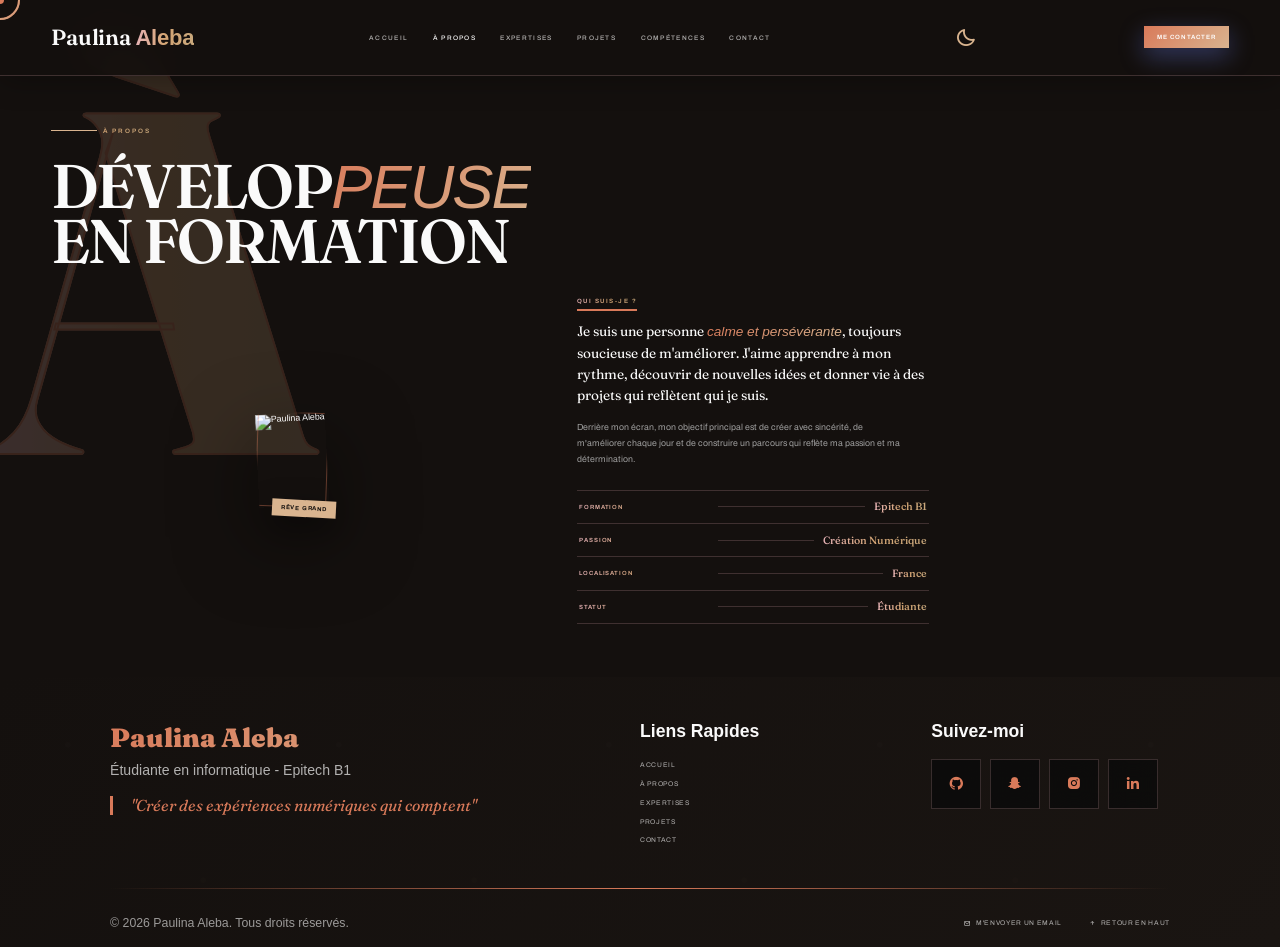
==== commit e88912dc: "[FIX] Adding a project" ====
--- a/resources/about.html
+++ b/resources/about.html
@@ -10,6 +10,10 @@
         href="https://unpkg.com/boxicons@2.1.4/css/boxicons.min.css"
         rel="stylesheet"
     />
+    <link rel="preconnect" href="https://fonts.googleapis.com">
+    <link rel="preconnect" href="https://fonts.gstatic.com" crossorigin>
+    <link href="https://fonts.googleapis.com/css2?family=Fraunces:ital,opsz,wght@0,9..144,300..900;1,9..144,300..900&family=Archivo:wght@300..800&display=swap" rel="stylesheet">
+    <link rel="stylesheet" href="editorial-bold.css" />
 </head>
 <body>
 
@@ -37,97 +41,52 @@
 
 </header>
 
-<section class="about" id="about">
-    <div class="about-container">
-        <div class="about-wrapper">
-            <div class="about-visual">
-                <div class="image-container">
-                    <img src="images/Pixarversionico.png" alt="Paulina Aleba">
-                    <div class="image-caption">Rêve grand</div>
-                </div>
+<section class="bold-sub" id="about">
+    <span class="bold-ghost-num">À</span>
+    <div class="bold-sub-head">
+        <span class="bold-kicker">À propos</span>
+        <h1 class="bold-page-title">Dévelop<span class="ital">peuse</span><br>en formation</h1>
+    </div>
+
+    <div class="about-split">
+        <div class="about-photo">
+            <div class="photo-frame">
+                <img src="images/Pixarversionico.png" alt="Paulina Aleba">
             </div>
+            <span class="photo-tag">Rêve grand</span>
+        </div>
 
-<div class="about-details">
-                <span class="section-tag">À Propos</span>
-                <h2 class="about-heading">
-                    Paulina Aleba
-                    <span>Développeuse en formation</span>
-                </h2>
-                
-                <p class="about-bio">
-                    Je suis une personne <span class="highlight-text">calme et persévérante</span>, toujours soucieuse de m'améliorer. J'aime apprendre à mon rythme, découvrir de nouvelles idées et donner vie à des projets qui reflètent qui je suis.
-                </p>
-                
-                <p class="about-bio">
-                    Derrière mon écran, mon objectif principal est de créer avec sincérité, de m'améliorer chaque jour et de construire un parcours qui reflète ma passion et ma détermination.
-                </p>
+        <div class="about-text">
+            <span class="about-intro-label">Qui suis-je ?</span>
+            <p class="bold-lead">
+                Je suis une personne <span class="hl">calme et persévérante</span>, toujours soucieuse de m'améliorer. J'aime apprendre à mon rythme, découvrir de nouvelles idées et donner vie à des projets qui reflètent qui je suis.
+            </p>
+            <p class="bold-body">
+                Derrière mon écran, mon objectif principal est de créer avec sincérité, de m'améliorer chaque jour et de construire un parcours qui reflète ma passion et ma détermination.
+            </p>
 
-                <div class="about-divider"></div>
-
-                <div class="info-grid">
-                    <div class="info-box">
-                        <h4>Formation</h4>
-                        <p>Epitech B1</p>
-                    </div>
-<div class="info-box">
-                        <h4>Passion</h4>
-                        <p>Création Numérique</p>
-                    </div>
-                    <div class="info-box">
-                        <h4>Localisation</h4>
-                        <p>France</p>
-                    </div>
-                    <div class="info-box">
-                        <h4>Statut</h4>
-                        <p>Étudiante</p>
-                    </div>
-                </div>
-            </div>
-        </div>
-    </div>
-</section>
-
-<section class="passions-section" id="passions">
-    <div class="passions-container">
-        <span class="section-tag">Au-delà du code</span>
-        <h2 class="passions-heading">
-            Mes <span>Passions</span>
-        </h2>
-        <p class="passions-intro">
-            La créativité ne s'arrête pas à l'écran. La musique et la danse nourrissent ma sensibilité artistique et m'apportent rigueur, patience et énergie au quotidien.
-        </p>
-
-        <div class="passions-grid">
-            <article class="passion-card">
-                <div class="passion-media">
-                    <video src="videos/piano.mp4" poster="images/projet-piano.png" controls playsinline preload="metadata"></video>
-                </div>
-                <div class="passion-body">
-                    <div class="passion-head">
-                        <i class="bx bx-music"></i>
-                        <h3>Piano</h3>
-                        <span class="passion-badge">5 ans d'expérience</span>
-                    </div>
-                    <p>
-                        Je pratique le piano depuis 5 ans. Bien plus qu'un loisir, c'est un espace de créativité et de discipline : apprendre une partition demande patience, régularité et une oreille attentive.
-                    </p>
-                </div>
-            </article>
-
-            <article class="passion-card">
-                <div class="passion-media">
-                    <img src="images/projet-danse.svg" alt="Danse - pratique artistique">
-                </div>
-                <div class="passion-body">
-                    <div class="passion-head">
-                        <i class="bx bx-walk"></i>
-                        <h3>Danse</h3>
-                    </div>
-                    <p>
-                        La danse fait partie de mon univers créatif. Elle mêle expression corporelle, sens du rythme et mémoire, et complète parfaitement ma pratique musicale dans une démarche artistique globale.
-                    </p>
-                </div>
-            </article>
+            <ul class="about-facts-list">
+                <li class="fact-row">
+                    <span class="fact-k">Formation</span>
+                    <span class="fact-dot"></span>
+                    <span class="fact-v">Epitech B1</span>
+                </li>
+                <li class="fact-row">
+                    <span class="fact-k">Passion</span>
+                    <span class="fact-dot"></span>
+                    <span class="fact-v">Création Numérique</span>
+                </li>
+                <li class="fact-row">
+                    <span class="fact-k">Localisation</span>
+                    <span class="fact-dot"></span>
+                    <span class="fact-v">France</span>
+                </li>
+                <li class="fact-row">
+                    <span class="fact-k">Statut</span>
+                    <span class="fact-dot"></span>
+                    <span class="fact-v">Étudiante</span>
+                </li>
+            </ul>
         </div>
     </div>
 </section>
--- a/resources/style.css
+++ b/resources/style.css
@@ -11,15 +11,15 @@
 
 :root {
     /* Couleurs de fond */
-    --bg-color: #0a0a0a;
-    --second-bg-color: #111111;
-    --bg-tertiary: #1a1a1a;
-    --card-bg: #141414;
-    
-    /* Couleurs d'accent - Rose poudré & Copper */
-    --main-color: #e8b4b8;
-    --accent-color: #d4a574;
-    --accent-tertiary: #c9a87c;
+    --bg-color: #14100e;
+    --second-bg-color: #1a1512;
+    --bg-tertiary: #221b16;
+    --card-bg: #1d1713;
+    
+    /* Couleurs d'accent - Terracotta & Sable */
+    --main-color: #d97a5a;
+    --accent-color: #d9b48f;
+    --accent-tertiary: #c98e6d;
     
     /* Couleurs de texte */
     --text-color: #fafafa;
@@ -27,9 +27,9 @@
     --text-muted: #6b6b6b;
     
     /* Couleurs dégradées */
-    --gradient: linear-gradient(135deg, #e8b4b8 0%, #d4a574 100%);
+    --gradient: linear-gradient(135deg, #d97a5a 0%, #d9b48f 100%);
     --gradient-dark: linear-gradient(135deg, #1a1a1a 0%, #0a0a0a 100%);
-    --gradient-glow: radial-gradient(ellipse at center, rgba(232, 180, 184, 0.15) 0%, transparent 70%);
+    --gradient-glow: radial-gradient(ellipse at center, rgba(217, 122, 90, 0.15) 0%, transparent 70%);
     
     /* Ombres */
     --shadow: 0 4px 30px rgba(0, 0, 0, 0.3);
@@ -43,7 +43,7 @@
     --border-accent: rgba(232, 180, 184, 0.2);
     
     /* Header */
-    --header-bg: rgba(10, 10, 10, 0.8);
+    --header-bg: rgba(20, 16, 14, 0.92);
     --input-border: rgba(232, 180, 184, 0.3);
     
     /* Typographie */
@@ -69,33 +69,49 @@
 
 /* Light Mode Variables */
 :root.light-mode {
-    --bg-color: #faf9f7;
-    --second-bg-color: #f0eeeb;
-    --bg-tertiary: #e8e5e0;
-    --card-bg: #ffffff;
-    
-    --main-color: #d4a574;
-    --accent-color: #c9a87c;
-    
-    --text-color: #1a1a1a;
-    --text-secondary: #4a4a4a;
-    --text-muted: #8a8a8a;
-    
-    --gradient: linear-gradient(135deg, #d4a574 0%, #c9a87c 100%);
-    --gradient-glow: radial-gradient(ellipse at center, rgba(212, 165, 116, 0.1) 0%, transparent 70%);
-    
-    --shadow: 0 4px 30px rgba(0, 0, 0, 0.08);
-    --shadow-soft: 0 4px 30px rgba(0, 0, 0, 0.08);
-    --shadow-medium: 0 8px 40px rgba(0, 0, 0, 0.12);
-    --shadow-glow: 0 0 60px rgba(212, 165, 116, 0.15);
-    
-    --border-color: rgba(212, 165, 116, 0.3);
-    --border-subtle: rgba(0, 0, 0, 0.06);
-    --border-accent: rgba(212, 165, 116, 0.3);
-    
-    --header-bg: rgba(250, 249, 247, 0.95);
-    --input-border: rgba(212, 165, 116, 0.3);
-}
+    --bg-color: #f7f2ec;
+    --second-bg-color: #efe7dd;
+    --bg-tertiary: #e6dacd;
+    --card-bg: #fffdfa;
+    
+    --main-color: #c25a38;
+    --accent-color: #b07a4a;
+    --accent-tertiary: #a86a45;
+    
+    --text-color: #2a1f18;
+    --text-secondary: #5c4f45;
+    --text-muted: #8a7a6d;
+    
+    --gradient: linear-gradient(135deg, #c25a38 0%, #c98e5a 100%);
+    --gradient-glow: radial-gradient(ellipse at center, rgba(194, 90, 56, 0.1) 0%, transparent 70%);
+    
+    --shadow: 0 4px 30px rgba(80, 50, 30, 0.08);
+    --shadow-soft: 0 4px 30px rgba(80, 50, 30, 0.08);
+    --shadow-medium: 0 8px 40px rgba(80, 50, 30, 0.12);
+    --shadow-glow: 0 0 60px rgba(194, 90, 56, 0.15);
+    
+    --border-color: rgba(120, 80, 50, 0.22);
+    --border-subtle: rgba(80, 50, 30, 0.08);
+    --border-accent: rgba(194, 90, 56, 0.3);
+    
+    --header-bg: rgba(247, 242, 236, 0.97);
+    --input-border: rgba(120, 80, 50, 0.25);
+}
+
+/* Chiffres fantômes : plus présents et lisibles en mode clair */
+:root.light-mode .bold-ghost-num,
+:root.light-mode .about::before,
+:root.light-mode .services::before,
+:root.light-mode .projects::before,
+:root.light-mode .competencies::before,
+:root.light-mode .contact::before {
+    opacity: 0.12;
+    -webkit-text-stroke-width: 2px;
+}
+/* Photo : retirer l'assombrissement en mode clair */
+:root.light-mode .photo-frame img,
+:root.light-mode .mcard-img img,
+:root.light-mode .project-image-wrapper img { filter: none; }
 
 /* Theme Toggle Button */
 .theme-toggle {
@@ -3325,20 +3341,13 @@
 }
 
 .project-tag {
-    background: rgba(212, 165, 116, 0.18);
+    background: rgba(212, 165, 116, 0.1);
     color: var(--accent-color);
     padding: 0.5rem 1rem;
     border-radius: 20px;
     font-size: 1.2rem;
-    font-weight: 600;
-    border: 1px solid rgba(212, 165, 116, 0.45);
-}
-
-/* Mode clair : texte copper plus foncé pour rester lisible sur fond blanc */
-:root.light-mode .project-tag {
-    background: rgba(212, 165, 116, 0.2);
-    color: #9a6b34;
-    border-color: rgba(154, 107, 52, 0.5);
+    font-weight: 500;
+    border: 1px solid rgba(212, 165, 116, 0.3);
 }
 
 .competency-evidence {
@@ -3804,353 +3813,3 @@
     border-color: var(--main-color);
     box-shadow: 0 0 0 4px rgba(212, 165, 116, 0.15);
 }
-
-/* ============================================
-   MODALE DÉTAILS PROJET (clic sur une carte)
-   ============================================ */
-
-.project-magazine-card {
-    cursor: pointer;
-}
-
-.project-modal-overlay {
-    position: fixed;
-    inset: 0;
-    background: rgba(10, 10, 10, 0.75);
-    backdrop-filter: blur(8px);
-    display: flex;
-    align-items: center;
-    justify-content: center;
-    padding: 2rem;
-    z-index: 10000;
-    opacity: 0;
-    visibility: hidden;
-    transition: opacity 0.35s ease, visibility 0.35s ease;
-}
-
-.project-modal-overlay.open {
-    opacity: 1;
-    visibility: visible;
-}
-
-:root.light-mode .project-modal-overlay {
-    background: rgba(40, 35, 30, 0.55);
-}
-
-.project-modal {
-    background: var(--card-bg);
-    border: 1px solid var(--border-color);
-    border-radius: 24px;
-    max-width: 760px;
-    width: 100%;
-    max-height: 88vh;
-    overflow-y: auto;
-    box-shadow: 0 30px 80px rgba(0, 0, 0, 0.45);
-    transform: translateY(30px) scale(0.97);
-    transition: transform 0.35s cubic-bezier(0.22, 1, 0.36, 1);
-}
-
-.project-modal-overlay.open .project-modal {
-    transform: translateY(0) scale(1);
-}
-
-.project-modal-header {
-    position: relative;
-}
-
-.project-modal-media img,
-.project-modal-media video {
-    width: 100%;
-    height: 280px;
-    object-fit: cover;
-    border-radius: 24px 24px 0 0;
-    display: block;
-    background: #000;
-}
-
-/* Vidéo verticale : on la laisse respirer sans la rogner */
-.project-modal-media video {
-    height: auto;
-    max-height: 70vh;
-    object-fit: contain;
-}
-
-.project-modal-header:has(video)::after {
-    display: none;
-}
-
-.project-modal-header::after {
-    content: "";
-    position: absolute;
-    inset: 0;
-    background: linear-gradient(180deg, transparent 40%, rgba(0,0,0,0.55) 100%);
-    border-radius: 24px 24px 0 0;
-    pointer-events: none;
-}
-
-.project-modal-category {
-    position: absolute;
-    top: 1.5rem;
-    left: 1.5rem;
-    z-index: 2;
-    background: linear-gradient(135deg, var(--main-color), var(--accent-color));
-    color: #fff;
-    font-size: 1.2rem;
-    font-weight: 600;
-    text-transform: uppercase;
-    letter-spacing: 0.5px;
-    padding: 0.5rem 1.2rem;
-    border-radius: 20px;
-}
-
-.project-modal-close {
-    position: absolute;
-    top: 1.5rem;
-    right: 1.5rem;
-    z-index: 2;
-    width: 44px;
-    height: 44px;
-    border-radius: 50%;
-    border: none;
-    background: rgba(0, 0, 0, 0.5);
-    color: #fff;
-    font-size: 2.4rem;
-    line-height: 1;
-    display: flex;
-    align-items: center;
-    justify-content: center;
-    cursor: pointer;
-    transition: all 0.3s ease;
-}
-
-.project-modal-close:hover {
-    background: var(--main-color);
-    transform: rotate(90deg);
-}
-
-.project-modal-body {
-    padding: 3rem;
-}
-
-.project-modal-body h3 {
-    font-size: 2.6rem;
-    font-weight: 700;
-    color: var(--text-color);
-    margin-bottom: 1.5rem;
-}
-
-.project-modal-meta {
-    display: flex;
-    flex-wrap: wrap;
-    gap: 2rem;
-    margin-bottom: 2rem;
-}
-
-.project-modal-meta span {
-    font-size: 1.3rem;
-    color: var(--text-secondary);
-}
-
-.project-modal-meta span i {
-    color: var(--main-color);
-    margin-right: 0.5rem;
-}
-
-.project-modal-body p {
-    font-size: 1.5rem;
-    line-height: 1.7;
-    color: var(--text-secondary);
-    margin-bottom: 2rem;
-}
-
-.project-modal-features {
-    list-style: none;
-    padding: 0;
-    margin: 0 0 2.5rem;
-    display: grid;
-    gap: 1rem;
-}
-
-.project-modal-features li {
-    position: relative;
-    padding-left: 2.6rem;
-    font-size: 1.4rem;
-    line-height: 1.5;
-    color: var(--text-secondary);
-}
-
-.project-modal-features li i {
-    position: absolute;
-    left: 0;
-    top: 0.1rem;
-    color: var(--main-color);
-    font-size: 1.8rem;
-}
-
-.project-modal-tech {
-    display: flex;
-    flex-wrap: wrap;
-    gap: 1rem;
-    margin-bottom: 2.5rem;
-}
-
-.project-modal-tech span {
-    background: rgba(212, 165, 116, 0.18);
-    color: var(--accent-color);
-    padding: 0.5rem 1rem;
-    border-radius: 15px;
-    font-size: 1.2rem;
-    font-weight: 600;
-    border: 1px solid rgba(212, 165, 116, 0.4);
-}
-
-:root.light-mode .project-modal-tech span {
-    color: #9a6b34;
-}
-
-.project-modal-links {
-    display: flex;
-    flex-wrap: wrap;
-    gap: 1rem;
-}
-
-@media (max-width: 600px) {
-    .project-modal-body { padding: 2rem; }
-    .project-modal-header img { height: 200px; }
-    .project-modal-body h3 { font-size: 2.2rem; }
-}
-
-/* ============================================
-   SECTION PASSIONS (page À propos)
-   ============================================ */
-.passions-section {
-    padding: 6rem 7% 8rem;
-    position: relative;
-}
-
-.passions-container {
-    max-width: 1200px;
-    margin: 0 auto;
-    text-align: center;
-}
-
-.passions-heading {
-    font-size: 4rem;
-    font-weight: 700;
-    color: var(--text-color);
-    margin: 1.5rem 0 1.5rem;
-}
-
-.passions-heading span {
-    background: linear-gradient(135deg, var(--main-color), var(--accent-color));
-    -webkit-background-clip: text;
-    background-clip: text;
-    -webkit-text-fill-color: transparent;
-}
-
-.passions-intro {
-    font-size: 1.6rem;
-    line-height: 1.7;
-    color: var(--text-secondary);
-    max-width: 720px;
-    margin: 0 auto 5rem;
-}
-
-.passions-grid {
-    display: grid;
-    grid-template-columns: repeat(2, 1fr);
-    gap: 3rem;
-    text-align: left;
-}
-
-.passion-card {
-    background: var(--card-bg);
-    border: 1px solid var(--border-color);
-    border-radius: 24px;
-    overflow: hidden;
-    transition: transform 0.4s ease, box-shadow 0.4s ease, border-color 0.4s ease;
-    display: flex;
-    flex-direction: column;
-}
-
-.passion-card:hover {
-    transform: translateY(-10px);
-    border-color: var(--main-color);
-    box-shadow: 0 25px 50px rgba(232, 180, 184, 0.2);
-}
-
-.passion-media {
-    width: 100%;
-    background: #000;
-    display: flex;
-    align-items: center;
-    justify-content: center;
-}
-
-.passion-media video {
-    width: 100%;
-    max-height: 460px;
-    display: block;
-    background: #000;
-}
-
-.passion-media img {
-    width: 100%;
-    height: 280px;
-    object-fit: cover;
-    display: block;
-}
-
-.passion-body {
-    padding: 2.5rem 3rem 3rem;
-}
-
-.passion-head {
-    display: flex;
-    align-items: center;
-    flex-wrap: wrap;
-    gap: 1rem;
-    margin-bottom: 1.5rem;
-}
-
-.passion-head i {
-    font-size: 2.6rem;
-    color: var(--main-color);
-}
-
-.passion-head h3 {
-    font-size: 2.4rem;
-    font-weight: 700;
-    color: var(--text-color);
-    margin: 0;
-}
-
-.passion-badge {
-    margin-left: auto;
-    background: linear-gradient(135deg, var(--main-color), var(--accent-color));
-    color: #fff;
-    font-size: 1.2rem;
-    font-weight: 600;
-    padding: 0.5rem 1.2rem;
-    border-radius: 20px;
-    white-space: nowrap;
-}
-
-.passion-body p {
-    font-size: 1.45rem;
-    line-height: 1.7;
-    color: var(--text-secondary);
-    margin: 0;
-}
-
-@media (max-width: 768px) {
-    .passions-grid {
-        grid-template-columns: 1fr;
-    }
-    .passions-heading {
-        font-size: 3.2rem;
-    }
-    .passion-badge {
-        margin-left: 0;
-    }
-}
--- a/resources/editorial-bold.css
+++ b/resources/editorial-bold.css
@@ -0,0 +1,1058 @@
+/* ============================================================
+   EDITORIAL BOLD — mise en page asymétrique, grille cassée
+   Palette conservée (rose poudré / copper)
+   ============================================================ */
+
+:root {
+    --eb-display: "Fraunces", Georgia, serif;
+    --eb-body: "Archivo", "Helvetica Neue", sans-serif;
+}
+
+/* --- Reset doux des anciens conteneurs hero pour repartir propre --- */
+.bold-hero, .bold-pillars { box-sizing: border-box; }
+.bold-hero *, .bold-pillars * { box-sizing: border-box; }
+
+/* ---------- HEADER (allégé, asymétrique) ---------- */
+.header {
+    padding: 1.4rem 4% !important;
+    border-bottom: 1px solid var(--border-color);
+    backdrop-filter: blur(18px);
+    background: var(--header-bg);
+}
+.logo { font-family: var(--eb-display) !important; font-weight: 600; letter-spacing: -0.01em; }
+.navbar { gap: 2.2rem !important; }
+.navbar a {
+    font-family: var(--eb-body) !important;
+    font-size: 0.74rem !important;
+    text-transform: uppercase;
+    letter-spacing: 0.2em;
+    opacity: 0.7;
+}
+.navbar a:hover, .navbar a.active { opacity: 1; }
+.gradient-btn {
+    font-family: var(--eb-body) !important;
+    text-transform: uppercase;
+    letter-spacing: 0.16em;
+    font-size: 0.7rem !important;
+    border-radius: 0 !important;
+    padding: 0.9rem 1.5rem !important;
+}
+
+/* ---------- HERO ASYMÉTRIQUE ---------- */
+.bold-hero {
+    position: relative;
+    padding: 7rem 4% 0;
+    overflow: hidden;
+    background: var(--bg-color);
+}
+.bold-ghost-num {
+    position: absolute;
+    top: 4rem; left: -1rem;
+    font-family: var(--eb-display);
+    font-weight: 900;
+    font-size: 38vw;
+    line-height: 1;
+    color: transparent;
+    -webkit-text-stroke: 2px var(--main-color);
+    opacity: 0.18;
+    pointer-events: none;
+    z-index: 0;
+}
+.bold-ghost-num.right { left: auto; right: -2rem; top: 2rem; }
+
+.bold-hero-grid {
+    position: relative;
+    z-index: 2;
+    display: grid;
+    grid-template-columns: 1.15fr 0.85fr;
+    align-items: center;
+    gap: 0;
+    min-height: 68vh;
+}
+
+.bold-hero-type { position: relative; z-index: 3; }
+.bold-kicker {
+    display: inline-flex;
+    align-items: center;
+    gap: 0.7rem;
+    font-family: var(--eb-body);
+    text-transform: uppercase;
+    letter-spacing: 0.3em;
+    font-size: 0.72rem;
+    font-weight: 600;
+    color: var(--accent-color);
+    margin-bottom: 1.8rem;
+}
+.bold-kicker::before {
+    content: "";
+    width: 46px; height: 1px;
+    background: var(--accent-color);
+}
+
+.bold-title {
+    font-family: var(--eb-display);
+    font-weight: 600;
+    font-size: clamp(3.2rem, 9.5vw, 9rem);
+    line-height: 0.86;
+    letter-spacing: -0.04em;
+    margin: 0;
+    color: var(--text-color);
+    text-transform: uppercase;
+}
+.bold-title .line { display: block; }
+.bold-title .l2 { padding-left: 0.6em; }   /* léger décalage du nom */
+.bold-title .ital,
+.bold-title .amp {
+    font-style: italic;
+    font-weight: 300;
+    background: var(--gradient);
+    -webkit-background-clip: text;
+    background-clip: text;
+    -webkit-text-fill-color: transparent;
+}
+
+.bold-role {
+    font-family: var(--eb-body);
+    text-transform: uppercase;
+    letter-spacing: 0.16em;
+    font-size: 0.82rem;
+    color: var(--text-secondary);
+    margin: 1.6rem 0 0;
+}
+
+.bold-intro {
+    font-family: var(--eb-body);
+    max-width: 26rem;
+    margin: 1.6rem 0 2.6rem 0;
+    font-size: 1.02rem;
+    line-height: 1.8;
+    color: var(--text-secondary);
+    border-left: 2px solid var(--main-color);
+    padding-left: 1.4rem;
+}
+
+.bold-cta { display: flex; gap: 1rem; margin-left: 0; flex-wrap: wrap; }
+.bold-btn {
+    font-family: var(--eb-body);
+    text-transform: uppercase;
+    letter-spacing: 0.14em;
+    font-size: 0.76rem;
+    font-weight: 600;
+    padding: 1.1rem 1.8rem;
+    background: var(--main-color);
+    color: var(--bg-color);
+    text-decoration: none;
+    display: inline-flex;
+    align-items: center;
+    gap: 0.6rem;
+    transition: transform 0.3s cubic-bezier(.2,.7,.3,1), background 0.3s ease;
+}
+.bold-btn span { transition: transform 0.3s ease; }
+.bold-btn:hover { transform: translate(-2px,-2px); }
+.bold-btn:hover span { transform: translateX(5px); }
+.bold-btn.ghost {
+    background: transparent;
+    color: var(--text-color);
+    border: 1px solid var(--border-color);
+}
+.bold-btn.ghost:hover { border-color: var(--main-color); }
+
+/* Photo qui chevauche le texte */
+.bold-hero-photo {
+    position: relative;
+    justify-self: end;
+    width: 100%;
+    max-width: 420px;
+    margin-left: -8%;          /* chevauchement sur le titre */
+    z-index: 1;
+}
+.photo-frame {
+    position: relative;
+    aspect-ratio: 3 / 4;
+    overflow: hidden;
+    transform: rotate(3deg);    /* incliné */
+    box-shadow: 0 30px 80px rgba(0,0,0,0.5);
+}
+.photo-frame::after {
+    content: "";
+    position: absolute;
+    inset: 0;
+    border: 1px solid var(--main-color);
+    transform: rotate(-6deg) scale(1.02);
+    pointer-events: none;
+    opacity: 0.4;
+}
+.photo-frame img {
+    width: 100%; height: 100%;
+    object-fit: cover;
+    filter: grayscale(0.2) contrast(1.05);
+}
+
+/* Accueil : photo droite (pas inclinée) */
+.bold-hero-photo .photo-frame { transform: none; }
+.bold-hero-photo .photo-frame::after { transform: scale(1.02); inset: -14px; }
+.bold-hero-photo .photo-tag { transform: none; }
+.photo-tag {
+    position: absolute;
+    bottom: -1.2rem; left: -1.5rem;
+    z-index: 5;
+    background: var(--accent-color);
+    color: var(--bg-color);
+    -webkit-text-fill-color: var(--bg-color);
+    font-family: var(--eb-body);
+    font-size: 0.66rem;
+    font-weight: 700;
+    letter-spacing: 0.14em;
+    text-transform: uppercase;
+    padding: 0.6rem 1rem;
+    transform: rotate(-3deg);
+    box-shadow: 0 10px 30px rgba(0,0,0,0.4);
+}
+
+/* Bandeau défilant */
+.bold-marquee {
+    position: relative;
+    z-index: 2;
+    width: 100vw;
+    margin-left: 50%;
+    transform: translateX(-50%);
+    margin-top: 5rem;
+    border-top: 1px solid var(--border-color);
+    border-bottom: 1px solid var(--border-color);
+    overflow: hidden;
+    padding: 1.1rem 0;
+}
+.marquee-track {
+    display: inline-flex;
+    gap: 2.5rem;
+    white-space: nowrap;
+    animation: eb-marquee 30s linear infinite;
+    will-change: transform;
+}
+.marquee-track span {
+    font-family: var(--eb-display);
+    font-style: italic;
+    font-size: 1.5rem;
+    color: var(--text-secondary);
+}
+.marquee-track span:nth-child(even) { color: var(--main-color); font-style: normal; }
+@keyframes eb-marquee {
+    from { transform: translateX(0); }
+    to   { transform: translateX(-50%); }
+}
+
+/* ---------- PILIERS (grille cassée) ---------- */
+.bold-pillars {
+    position: relative;
+    padding: 6rem 4% 6rem;
+    background: var(--second-bg-color);
+    overflow: hidden;
+}
+.pillars-head { position: relative; z-index: 2; margin-bottom: 4rem; max-width: 30rem; }
+.bold-h2 {
+    font-family: var(--eb-display);
+    font-weight: 600;
+    font-size: clamp(2.4rem, 5vw, 4rem);
+    line-height: 1;
+    letter-spacing: -0.02em;
+    margin: 1rem 0 0;
+    color: var(--text-color);
+}
+.bold-h2 .ital {
+    font-style: italic; font-weight: 300;
+    background: var(--gradient);
+    -webkit-background-clip: text; background-clip: text;
+    -webkit-text-fill-color: transparent;
+}
+.pillars-grid {
+    position: relative; z-index: 2;
+    display: grid;
+    grid-template-columns: repeat(3, 1fr);
+    gap: 1.5rem;
+}
+.pillar {
+    border: 1px solid var(--border-color);
+    padding: 2.4rem 1.8rem 2.6rem;
+    background: var(--card-bg);
+    transition: transform 0.4s cubic-bezier(.2,.7,.3,1), border-color 0.4s;
+}
+.pillar.offset-down { transform: translateY(3rem); }   /* décalage vertical */
+.pillar:hover { border-color: var(--main-color); transform: translateY(-6px); }
+.pillar.offset-down:hover { transform: translateY(calc(3rem - 6px)); }
+.pillar-num {
+    font-family: var(--eb-display);
+    font-style: italic;
+    font-size: 1.6rem;
+    color: var(--accent-color);
+    opacity: 0.8;
+}
+.pillar h3 {
+    font-family: var(--eb-display);
+    font-weight: 600;
+    font-size: 1.45rem;
+    margin: 1rem 0 0.7rem;
+    color: var(--text-color);
+}
+.pillar p {
+    font-family: var(--eb-body);
+    font-size: 0.92rem;
+    line-height: 1.7;
+    color: var(--text-secondary);
+}
+
+/* ---------- FOOTER (réaligné) ---------- */
+.footer { padding: 5rem 4% 2rem !important; }
+.footer-brand h3 { font-family: var(--eb-display) !important; }
+.footer-quote { font-family: var(--eb-display) !important; font-style: italic; }
+.footer-links a, .footer-link {
+    font-family: var(--eb-body) !important;
+    text-transform: uppercase;
+    letter-spacing: 0.1em;
+    font-size: 0.76rem;
+}
+.footer-social a {
+    border-radius: 0 !important;
+    border: 1px solid var(--border-color) !important;
+}
+.footer-social a:hover { border-color: var(--main-color) !important; }
+
+::selection { background: var(--main-color); color: var(--bg-color); }
+
+/* ---------- ANIMATIONS D'ENTRÉE ---------- */
+@keyframes eb-rise { from { opacity: 0; transform: translateY(28px); } to { opacity: 1; transform: none; } }
+.bold-kicker, .bold-title .line, .bold-intro, .bold-cta, .bold-hero-photo {
+    animation: eb-rise 0.9s cubic-bezier(.2,.7,.3,1) both;
+}
+.bold-title .l1 { animation-delay: 0.1s; }
+.bold-title .l2 { animation-delay: 0.22s; }
+.bold-title .l3 { animation-delay: 0.34s; }
+.bold-intro { animation-delay: 0.5s; }
+.bold-cta { animation-delay: 0.6s; }
+.bold-hero-photo { animation-delay: 0.35s; }
+
+/* Neutralise l'ancien section{min-height:100vh} pour les nouvelles sections */
+section.bold-hero, section.bold-pillars {
+    min-height: 0 !important;
+    padding-left: 4% !important;
+    padding-right: 4% !important;
+}
+
+/* ---------- RESPONSIVE ---------- */
+@media (max-width: 900px) {
+    .bold-hero-grid { grid-template-columns: 1fr; gap: 3rem; min-height: auto; padding-bottom: 2rem; }
+    .bold-title .l2 { padding-left: 0.8em; }
+    .bold-title .l3 { padding-left: 0.3em; }
+    .bold-intro, .bold-cta { margin-left: 0; }
+    .bold-hero-photo { margin-left: 0; justify-self: center; max-width: 320px; }
+    .pillars-grid { grid-template-columns: 1fr; }
+    .pillar.offset-down { transform: none; }
+    .pillar.offset-down:hover { transform: translateY(-6px); }
+    .bold-ghost-num { font-size: 60vw; }
+}
+
+/* ============================================================
+   PAGES INTÉRIEURES — langage asymétrique cohérent
+   ============================================================ */
+
+/* Neutralise les anciennes sections plein écran sur ces pages */
+.about, .services, .projects, .competencies, .contact {
+    min-height: 0 !important;
+    padding: 11rem 4% 6rem !important;
+    position: relative;
+    overflow: hidden;
+}
+.about-container, .magazine-container {
+    max-width: 1280px !important;
+    margin: 0 auto !important;
+    padding: 0 !important;
+}
+
+/* Titres de section façon hero : escalier + kicker filet */
+.section-badge, .section-tag {
+    display: inline-flex !important;
+    align-items: center; gap: 0.7rem;
+    background: transparent !important;
+    border: none !important;
+    padding: 0 !important;
+    font-family: var(--eb-body) !important;
+    text-transform: uppercase;
+    letter-spacing: 0.3em;
+    font-size: 0.72rem !important;
+    font-weight: 600;
+    color: var(--accent-color) !important;
+    -webkit-text-fill-color: var(--accent-color) !important;
+    margin-bottom: 1.4rem !important;
+}
+.section-badge::before, .section-tag::before {
+    content: ""; width: 46px; height: 1px; background: var(--accent-color);
+}
+.section-title {
+    font-family: var(--eb-display) !important;
+    font-weight: 600 !important;
+    font-size: clamp(2.8rem, 7vw, 6rem) !important;
+    line-height: 0.88 !important;
+    letter-spacing: -0.03em !important;
+    text-transform: uppercase;
+    margin: 0 0 1rem !important;
+}
+.section-title .highlight {
+    background: var(--gradient);
+    -webkit-background-clip: text; background-clip: text;
+    -webkit-text-fill-color: transparent;
+    font-style: normal;
+}
+.section-title .subtitle {
+    display: block;
+    padding-left: 1.4em;          /* décalage escalier */
+    font-style: italic;
+    font-weight: 300;
+    color: var(--text-secondary);
+}
+.magazine-divider {
+    width: 80px !important; height: 2px !important;
+    background: var(--main-color) !important;
+    margin: 1.5rem 0 3.5rem !important;
+}
+
+/* Gros chiffre fantôme par page */
+.about::before, .services::before, .projects::before,
+.competencies::before, .contact::before {
+    font-family: var(--eb-display);
+    font-weight: 900;
+    font-size: 34vw;
+    line-height: 1;
+    color: transparent;
+    -webkit-text-stroke: 2px var(--main-color);
+    opacity: 0.16;
+    position: absolute;
+    top: 3rem; right: -2rem;
+    pointer-events: none;
+    z-index: 0;
+}
+.about::before { content: "À"; }
+.services::before { content: "02"; }
+.projects::before { content: "03"; }
+.competencies::before { content: "04"; }
+.contact::before { content: "05"; }
+.about-container, .magazine-container { position: relative; z-index: 2; }
+
+/* ---------- ABOUT : split décalé ---------- */
+.about-wrapper {
+    display: grid !important;
+    grid-template-columns: 0.85fr 1.15fr !important;
+    gap: 4rem !important;
+    align-items: start !important;
+}
+.about-visual { transform: translateY(2.5rem); }
+.image-container {
+    border: none !important; border-radius: 0 !important;
+    background: transparent !important; position: relative;
+}
+.image-container::after {
+    content: ""; position: absolute; inset: -16px;
+    border: 1px solid var(--main-color); opacity: 0.4;
+    transform: rotate(-4deg);
+}
+.image-container img {
+    border-radius: 0 !important; position: relative; z-index: 1;
+    transform: rotate(2deg);
+}
+.image-caption {
+    background: var(--accent-color) !important; color: var(--bg-color) !important;
+    border-radius: 0 !important; text-transform: uppercase;
+    letter-spacing: 0.14em; font-size: 0.66rem; font-weight: 700;
+    transform: rotate(-3deg); z-index: 3;
+}
+.about-heading {
+    font-family: var(--eb-display) !important;
+    font-size: clamp(2.4rem, 5vw, 3.6rem) !important;
+    line-height: 1 !important; font-weight: 600 !important;
+}
+.about-heading span {
+    display: block; font-style: italic; font-weight: 300;
+    font-size: 0.55em; color: var(--text-secondary);
+    -webkit-text-fill-color: var(--text-secondary);
+}
+.about-bio { font-family: var(--eb-body) !important; line-height: 1.85 !important; color: var(--text-secondary) !important; }
+.highlight-text {
+    background: var(--gradient); -webkit-background-clip: text;
+    background-clip: text; -webkit-text-fill-color: transparent; font-weight: 600;
+}
+.info-grid { gap: 0 !important; border-top: 1px solid var(--border-color); margin-top: 2rem; }
+.info-box {
+    background: transparent !important; border: none !important;
+    border-bottom: 1px solid var(--border-color) !important; border-radius: 0 !important;
+    padding: 1.3rem 0 !important;
+}
+.info-box h4 {
+    font-family: var(--eb-body) !important; text-transform: uppercase;
+    letter-spacing: 0.18em; font-size: 0.68rem; color: var(--accent-color) !important; margin-bottom: 0.3rem;
+}
+.info-box p { font-family: var(--eb-display) !important; font-size: 1.15rem !important; }
+
+/* ---------- EXPERTISES : cartes décalées ---------- */
+.services-magazine-grid {
+    display: grid !important;
+    grid-template-columns: repeat(2, 1fr) !important;
+    gap: 1.5rem !important;
+}
+.service-magazine-card {
+    background: var(--card-bg) !important; border: 1px solid var(--border-color) !important;
+    border-radius: 0 !important; padding: 2.4rem !important;
+    transition: transform 0.4s cubic-bezier(.2,.7,.3,1), border-color 0.4s !important;
+}
+.service-magazine-card:nth-child(even) { transform: translateY(2.5rem); }
+.service-magazine-card:hover { border-color: var(--main-color) !important; transform: translateY(-6px); }
+.service-magazine-card:nth-child(even):hover { transform: translateY(calc(2.5rem - 6px)); }
+.service-magazine-card h3 { font-family: var(--eb-display) !important; font-size: 1.5rem !important; }
+.service-icon-wrapper {
+    color: var(--main-color); font-size: 1.6rem; margin-bottom: 0.5rem;
+    border-radius: 0 !important; background: transparent !important;
+}
+.service-quote { font-family: var(--eb-display) !important; font-style: italic; color: var(--accent-color) !important; }
+.service-description { font-family: var(--eb-body) !important; line-height: 1.75 !important; color: var(--text-secondary) !important; }
+.service-tags span {
+    border: 1px solid var(--border-color) !important; border-radius: 0 !important;
+    font-family: var(--eb-body) !important; text-transform: uppercase;
+    letter-spacing: 0.1em; font-size: 0.66rem;
+    color: var(--text-secondary) !important;
+}
+
+/* ---------- PROJETS : grille cassée ---------- */
+.projects-magazine-grid {
+    display: grid !important;
+    grid-template-columns: repeat(2, 1fr) !important;
+    gap: 1.8rem !important;
+}
+.project-magazine-card {
+    background: var(--card-bg) !important; border: 1px solid var(--border-color) !important;
+    border-radius: 0 !important; overflow: hidden;
+    transition: transform 0.4s cubic-bezier(.2,.7,.3,1), border-color 0.4s !important;
+}
+.project-magazine-card:nth-child(3n+1) { transform: translateY(2.5rem); }
+.project-magazine-card:hover { border-color: var(--main-color) !important; transform: translateY(-6px); }
+.project-magazine-card:nth-child(3n+1):hover { transform: translateY(calc(2.5rem - 6px)); }
+.project-image-wrapper img { border-radius: 0 !important; filter: grayscale(0.1); }
+.project-category {
+    background: var(--accent-color) !important; color: var(--bg-color) !important;
+    border-radius: 0 !important; text-transform: uppercase;
+    letter-spacing: 0.12em; font-size: 0.64rem; font-weight: 700;
+}
+.project-content h3 { font-family: var(--eb-display) !important; font-size: 1.5rem !important; }
+.project-description { font-family: var(--eb-body) !important; line-height: 1.7 !important; color: var(--text-secondary) !important; }
+.project-tech span {
+    border: 1px solid var(--border-color) !important; border-radius: 0 !important;
+    font-family: var(--eb-body) !important; text-transform: uppercase; font-size: 0.64rem; letter-spacing: 0.08em;
+    color: var(--text-secondary) !important;
+}
+.project-link {
+    border-radius: 0 !important; font-family: var(--eb-body) !important;
+    text-transform: uppercase; letter-spacing: 0.1em; font-size: 0.72rem;
+}
+
+/* ---------- COMPÉTENCES ---------- */
+.competency-block { margin-bottom: 3.5rem; }
+.block-number { font-family: var(--eb-display) !important; font-style: italic; color: var(--accent-color) !important; }
+.competency-card, .assessment-item {
+    background: var(--card-bg) !important; border: 1px solid var(--border-color) !important;
+    border-radius: 0 !important; transition: border-color 0.4s, transform 0.4s !important;
+}
+.competency-card:hover, .assessment-item:hover { border-color: var(--main-color) !important; transform: translateY(-4px); }
+.competency-card h3, .assessment-item h4 { font-family: var(--eb-display) !important; }
+
+/* ---------- CONTACT ---------- */
+.contact-form, .contact-info, .info-card, .contact-card {
+    border-radius: 0 !important; border: 1px solid var(--border-color) !important;
+}
+.contact input, .contact textarea {
+    border-radius: 0 !important; font-family: var(--eb-body) !important;
+}
+.contact button, .submit-btn, .send-btn {
+    border-radius: 0 !important; font-family: var(--eb-body) !important;
+    text-transform: uppercase; letter-spacing: 0.14em;
+}
+
+/* Reveal entrée pour les pages */
+.section-badge, .section-tag, .section-title, .about-heading, .service-magazine-card,
+.project-magazine-card, .competency-card {
+    animation: eb-rise 0.8s cubic-bezier(.2,.7,.3,1) both;
+}
+
+/* Responsive pages */
+@media (max-width: 900px) {
+    .about-wrapper { grid-template-columns: 1fr !important; }
+    .about-visual { transform: none; }
+    .services-magazine-grid, .projects-magazine-grid { grid-template-columns: 1fr !important; }
+    .service-magazine-card:nth-child(even),
+    .project-magazine-card:nth-child(3n+1) { transform: none; }
+    .section-title .subtitle { padding-left: 0.6em; }
+    .about::before, .services::before, .projects::before,
+    .competencies::before, .contact::before { font-size: 55vw; }
+}
+
+/* ============================================================
+   PAGES INTERNES — même langage asymétrique
+   ============================================================ */
+section.bold-sub, section.bold-inner {
+    position: relative;
+    min-height: 0 !important;
+    padding: 11rem 4% 6rem !important;
+    background: var(--bg-color);
+    overflow: hidden;
+}
+section.bold-inner:nth-of-type(even) { background: var(--second-bg-color); }
+
+/* En-tête de page */
+.bold-sub-head { position: relative; z-index: 2; margin-top: 3rem; margin-bottom: 3rem; }
+.bold-page-title {
+    font-family: var(--eb-display);
+    font-weight: 600;
+    font-size: clamp(2.8rem, 8vw, 7rem);
+    line-height: 0.88;
+    letter-spacing: -0.03em;
+    text-transform: uppercase;
+    margin: 1rem 0 0;
+    color: var(--text-color);
+}
+.bold-page-title .ital {
+    font-style: italic; font-weight: 300;
+    background: var(--gradient);
+    -webkit-background-clip: text; background-clip: text;
+    -webkit-text-fill-color: transparent;
+}
+.bold-ghost-num {
+    font-family: var(--eb-display);
+    font-weight: 900;
+    text-transform: uppercase;
+}
+
+/* --- ABOUT --- */
+.about-split {
+    position: relative; z-index: 2;
+    display: grid;
+    grid-template-columns: 0.85fr 1.15fr;
+    gap: 5rem;
+    align-items: center;
+}
+.about-photo { position: relative; max-width: 360px; justify-self: center; }
+.about-photo .photo-frame { transform: rotate(-3deg); }
+.about-photo .photo-frame::after { transform: rotate(5deg) scale(1.02); }
+.about-photo .photo-tag { left: auto; right: -1rem; transform: rotate(3deg); }
+.about-text { padding-top: 0; max-width: 40rem; }
+.bold-lead {
+    font-family: var(--eb-display);
+    font-size: 1.55rem;
+    line-height: 1.55;
+    font-weight: 400;
+    color: var(--text-color);
+    margin: 0 0 1.6rem;
+}
+.bold-lead .hl {
+    font-style: italic;
+    background: var(--gradient);
+    -webkit-background-clip: text; background-clip: text;
+    -webkit-text-fill-color: transparent;
+}
+.bold-body {
+    font-family: var(--eb-body);
+    font-size: 1rem; line-height: 1.8;
+    color: var(--text-secondary);
+    max-width: 38rem;
+}
+.about-facts {
+    margin-top: 3rem;
+    display: grid;
+    grid-template-columns: 1fr 1fr;
+    gap: 1rem;
+}
+.about-facts .fact {
+    padding: 1.4rem 1.5rem;
+    background: var(--card-bg);
+    border: 1px solid var(--border-color);
+    border-left: 3px solid var(--main-color);
+    display: flex; flex-direction: column; gap: 0.5rem;
+    transition: border-color 0.3s, transform 0.3s;
+}
+.about-facts .fact:hover { border-color: var(--main-color); transform: translateY(-3px); }
+.fact-k {
+    font-family: var(--eb-body);
+    text-transform: uppercase;
+    letter-spacing: 0.18em;
+    color: var(--accent-color);
+    font-size: 0.66rem;
+    font-weight: 600;
+}
+.fact-v {
+    font-family: var(--eb-display);
+    font-weight: 500;
+    color: var(--text-color); font-size: 1.15rem;
+}
+
+/* --- GRILLES STAGGER (expertises, projets) --- */
+.bold-stagger {
+    position: relative; z-index: 2;
+    display: grid !important;
+    grid-template-columns: repeat(2, 1fr) !important;
+    gap: 1.5rem !important;
+}
+.bold-stagger > *:nth-child(odd) { transform: translateY(2.5rem); }
+.service-magazine-card, .project-magazine-card {
+    border: 1px solid var(--border-color) !important;
+    border-radius: 0 !important;
+    background: var(--card-bg) !important;
+    transition: transform 0.4s cubic-bezier(.2,.7,.3,1), border-color 0.4s !important;
+}
+.bold-stagger > *:nth-child(odd):hover { transform: translateY(calc(2.5rem - 6px)); }
+.bold-stagger > *:nth-child(even):hover { transform: translateY(-6px); }
+.service-magazine-card:hover, .project-magazine-card:hover { border-color: var(--main-color) !important; }
+.service-magazine-card h3, .project-magazine-card h3 { font-family: var(--eb-display) !important; }
+
+/* --- COMPETENCES --- */
+.competencies-intro {
+    position: relative; z-index: 2;
+    max-width: 34rem; margin-bottom: 3.5rem;
+}
+.competencies-intro p {
+    font-family: var(--eb-display); font-style: italic;
+    font-size: 1.25rem; line-height: 1.6; color: var(--text-secondary);
+}
+.competency-block { position: relative; z-index: 2; margin-bottom: 3.5rem; }
+.block-header { display: flex; align-items: baseline; gap: 1rem; border-bottom: 1px solid var(--border-color); padding-bottom: 1rem; margin-bottom: 1.8rem; }
+.block-number { font-family: var(--eb-display); font-style: italic; font-size: 2rem; color: var(--accent-color); }
+.block-header h3 { font-family: var(--eb-display) !important; font-weight: 600; }
+.competency-card, .skill-card { border-radius: 0 !important; border: 1px solid var(--border-color) !important; }
+
+/* --- CONTACT --- */
+.contact-magazine-grid { position: relative; z-index: 2; }
+.contact-info-card, .contact-form, .contact-detail { border-radius: 0 !important; }
+.contact-form { border: 1px solid var(--border-color) !important; }
+.contact-form input, .contact-form textarea {
+    border-radius: 0 !important; font-family: var(--eb-body) !important;
+}
+.contact-form button, .submit-btn {
+    border-radius: 0 !important; font-family: var(--eb-body) !important;
+    text-transform: uppercase; letter-spacing: 0.14em;
+}
+
+/* Responsive pages internes */
+@media (max-width: 900px) {
+    .about-split { grid-template-columns: 1fr; gap: 2.5rem; }
+    .about-photo { max-width: 280px; }
+    .bold-stagger { grid-template-columns: 1fr !important; }
+    .bold-stagger > *:nth-child(odd) { transform: none; }
+    .bold-stagger > *:nth-child(odd):hover { transform: translateY(-6px); }
+    .about-facts { grid-template-columns: 1fr; }
+}
+
+/* ============================================================
+   PROJETS — MOSAÏQUE (tailles variées) + MODALE
+   ============================================================ */
+.projects-hint {
+    font-family: var(--eb-body);
+    font-size: 0.85rem;
+    color: var(--text-muted);
+    margin-top: 1rem;
+    letter-spacing: 0.04em;
+}
+
+/* Masonry via colonnes : casse l'alignement régulier */
+.masonry {
+    column-count: 3;
+    column-gap: 1.5rem;
+    margin-top: 1rem;
+}
+.mcard {
+    break-inside: avoid;
+    margin-bottom: 1.5rem;
+    display: block;
+    background: var(--card-bg);
+    border: 1px solid var(--border-color);
+    cursor: pointer;
+    position: relative;
+    overflow: hidden;
+    transition: transform 0.4s cubic-bezier(.2,.7,.3,1), border-color 0.4s;
+}
+.mcard:hover, .mcard:focus-visible {
+    border-color: var(--main-color);
+    transform: translateY(-6px);
+    outline: none;
+}
+.mcard-img { overflow: hidden; }
+.mcard-img img {
+    width: 100%;
+    display: block;
+    object-fit: cover;
+    filter: grayscale(0.12);
+    transition: transform 0.6s cubic-bezier(.2,.7,.3,1), filter 0.4s;
+}
+.mcard:hover .mcard-img img { transform: scale(1.05); filter: grayscale(0); }
+
+/* Hauteurs d'images variées → effet "un grand, un petit" */
+.mcard.size-lg .mcard-img img { height: 360px; }
+.mcard.size-md .mcard-img img { height: 250px; }
+.mcard.size-sm .mcard-img img { height: 180px; }
+
+.mcard-body { padding: 1.4rem 1.4rem 1.6rem; }
+.mcard-cat {
+    font-family: var(--eb-body);
+    text-transform: uppercase;
+    letter-spacing: 0.16em;
+    font-size: 0.62rem;
+    color: var(--accent-color);
+}
+.mcard-body h3 {
+    font-family: var(--eb-display);
+    font-weight: 600;
+    font-size: 1.4rem;
+    line-height: 1.15;
+    margin: 0.5rem 0 0.9rem;
+    color: var(--text-color);
+}
+.mcard-more {
+    font-family: var(--eb-body);
+    text-transform: uppercase;
+    letter-spacing: 0.12em;
+    font-size: 0.68rem;
+    font-weight: 600;
+    color: var(--main-color);
+    opacity: 0;
+    transform: translateX(-6px);
+    transition: opacity 0.3s, transform 0.3s;
+    display: inline-block;
+}
+.mcard:hover .mcard-more, .mcard:focus-visible .mcard-more { opacity: 1; transform: none; }
+
+/* ---------- MODALE ---------- */
+.proj-modal {
+    position: fixed; inset: 0;
+    z-index: 100000;
+    display: flex;
+    align-items: center;
+    justify-content: center;
+    padding: 5vh 5vw;
+    opacity: 0;
+    visibility: hidden;
+    transition: opacity 0.35s ease, visibility 0.35s ease;
+}
+.proj-modal.open { opacity: 1; visibility: visible; }
+.proj-modal-overlay {
+    position: absolute; inset: 0;
+    background: rgba(8,8,8,0.85);
+    backdrop-filter: blur(6px);
+}
+.proj-modal-box {
+    position: relative;
+    z-index: 2;
+    display: grid;
+    grid-template-columns: 1.1fr 1fr;
+    max-width: 980px;
+    width: 100%;
+    max-height: 90vh;
+    background: var(--bg-color);
+    border: 1px solid var(--border-color);
+    overflow: hidden;
+    transform: translateY(24px) scale(0.98);
+    transition: transform 0.4s cubic-bezier(.2,.7,.3,1);
+}
+.proj-modal.open .proj-modal-box { transform: none; }
+.proj-modal-media { overflow: hidden; background: var(--second-bg-color); }
+.proj-modal-media img { width: 100%; height: 100%; object-fit: cover; min-height: 320px; }
+.proj-modal-content {
+    padding: 3rem 2.6rem;
+    overflow-y: auto;
+    display: flex;
+    flex-direction: column;
+}
+.pm-cat {
+    font-family: var(--eb-body);
+    text-transform: uppercase;
+    letter-spacing: 0.18em;
+    font-size: 0.68rem;
+    color: var(--accent-color);
+}
+.pm-title {
+    font-family: var(--eb-display);
+    font-weight: 600;
+    font-size: clamp(1.8rem, 3vw, 2.6rem);
+    line-height: 1.05;
+    margin: 0.6rem 0 1.2rem;
+    color: var(--text-color);
+}
+.pm-desc {
+    font-family: var(--eb-body);
+    font-size: 1rem;
+    line-height: 1.8;
+    color: var(--text-secondary);
+}
+.pm-tech-wrap { margin: 1.8rem 0; }
+.pm-tech-label {
+    font-family: var(--eb-body);
+    text-transform: uppercase;
+    letter-spacing: 0.16em;
+    font-size: 0.62rem;
+    color: var(--text-muted);
+    display: block;
+    margin-bottom: 0.7rem;
+}
+.pm-tech { display: flex; flex-wrap: wrap; gap: 0.5rem; }
+.pm-tech span {
+    font-family: var(--eb-body);
+    text-transform: uppercase;
+    letter-spacing: 0.08em;
+    font-size: 0.64rem;
+    padding: 0.4rem 0.8rem;
+    border: 1px solid var(--border-color);
+    color: var(--text-secondary);
+}
+.pm-links { display: flex; gap: 0.9rem; margin-top: auto; padding-top: 1.4rem; flex-wrap: wrap; }
+.pm-btn {
+    font-family: var(--eb-body);
+    text-transform: uppercase;
+    letter-spacing: 0.12em;
+    font-size: 0.72rem;
+    font-weight: 600;
+    padding: 0.9rem 1.5rem;
+    background: var(--main-color);
+    color: var(--bg-color);
+    text-decoration: none;
+    display: inline-flex;
+    align-items: center;
+    gap: 0.5rem;
+    transition: transform 0.3s;
+}
+.pm-btn span { transition: transform 0.3s; }
+.pm-btn:hover { transform: translateY(-2px); }
+.pm-btn:hover span { transform: translateX(4px); }
+.pm-btn.ghost { background: transparent; color: var(--text-color); border: 1px solid var(--border-color); }
+.pm-btn.ghost:hover { border-color: var(--main-color); }
+.proj-modal-close {
+    position: absolute;
+    top: 1rem; right: 1.2rem;
+    z-index: 5;
+    background: rgba(0,0,0,0.4);
+    border: 1px solid var(--border-color);
+    color: var(--text-color);
+    width: 40px; height: 40px;
+    font-size: 1.4rem;
+    cursor: pointer;
+    transition: background 0.3s, border-color 0.3s;
+}
+.proj-modal-close:hover { border-color: var(--main-color); background: rgba(0,0,0,0.7); }
+
+/* Responsive masonry + modale */
+@media (max-width: 980px) {
+    .masonry { column-count: 2; }
+    .proj-modal-box { grid-template-columns: 1fr; max-height: 86vh; }
+    .proj-modal-media img { min-height: 220px; max-height: 30vh; }
+}
+@media (max-width: 600px) {
+    .masonry { column-count: 1; }
+    .mcard.size-lg .mcard-img img,
+    .mcard.size-md .mcard-img img,
+    .mcard.size-sm .mcard-img img { height: 220px; }
+    .proj-modal-content { padding: 2rem 1.4rem; }
+}
+
+/* --- ABOUT : nouvelle disposition du texte --- */
+.about-intro-label {
+    display: inline-block;
+    font-family: var(--eb-body);
+    text-transform: uppercase;
+    letter-spacing: 0.24em;
+    font-size: 0.7rem;
+    font-weight: 600;
+    color: var(--accent-color);
+    margin-bottom: 1.2rem;
+    padding-bottom: 0.6rem;
+    border-bottom: 2px solid var(--main-color);
+}
+.about-facts-list {
+    list-style: none;
+    margin: 2.5rem 0 0;
+    padding: 0;
+    border-top: 1px solid var(--border-color);
+}
+.fact-row {
+    display: flex;
+    align-items: center;
+    gap: 1rem;
+    padding: 1.1rem 0.2rem;
+    border-bottom: 1px solid var(--border-color);
+    transition: padding-left 0.3s ease;
+}
+.fact-row:hover { padding-left: 1rem; }
+.fact-row .fact-k {
+    font-family: var(--eb-body);
+    text-transform: uppercase;
+    letter-spacing: 0.16em;
+    font-size: 0.68rem;
+    font-weight: 600;
+    color: var(--accent-color);
+    width: 130px;
+    flex-shrink: 0;
+}
+.fact-row .fact-dot {
+    flex: 1;
+    height: 1px;
+    background: var(--border-color);
+}
+.fact-row .fact-v {
+    font-family: var(--eb-display);
+    font-size: 1.2rem;
+    color: var(--text-color);
+    text-align: right;
+}
+@media (max-width: 600px) {
+    .fact-row .fact-k { width: auto; }
+    .fact-row .fact-dot { display: none; }
+}
+
+/* ============================================================
+   FIX VISIBILITÉ DES TAGS (même style que Compétences partout)
+   ============================================================ */
+.project-tech span,
+.service-tags span,
+.tech-tag,
+.skill-tag,
+.competency-tag span,
+.assessment-item span {
+    background: rgba(217, 122, 90, 0.12) !important;
+    color: var(--main-color) !important;
+    border: 1px solid var(--main-color) !important;
+    padding: 0.35rem 0.7rem !important;
+    opacity: 1 !important;
+    -webkit-text-fill-color: var(--main-color) !important;
+}
+:root.light-mode .project-tech span,
+:root.light-mode .service-tags span,
+:root.light-mode .tech-tag,
+:root.light-mode .skill-tag {
+    background: rgba(194, 90, 56, 0.1) !important;
+    color: var(--main-color) !important;
+    -webkit-text-fill-color: var(--main-color) !important;
+}
+
+/* ============================================================
+   FIX text-fill-color transparent qui rendait des tags invisibles
+   (photo-tag, project-tag sur compétences, etc.)
+   ============================================================ */
+.project-tag {
+    color: var(--main-color) !important;
+    -webkit-text-fill-color: var(--main-color) !important;
+    background: rgba(217, 122, 90, 0.12) !important;
+    border: 1px solid var(--main-color) !important;
+    opacity: 1 !important;
+}
+:root.light-mode .project-tag {
+    color: var(--main-color) !important;
+    -webkit-text-fill-color: var(--main-color) !important;
+    background: rgba(194, 90, 56, 0.1) !important;
+}
+.photo-tag, .photo-tag * {
+    -webkit-text-fill-color: var(--bg-color) !important;
+    color: var(--bg-color) !important;
+}
+/* sécurité : tout tag à bordure garde un texte plein */
+.project-tech span, .service-tags span {
+    -webkit-text-fill-color: var(--text-color) !important;
+}
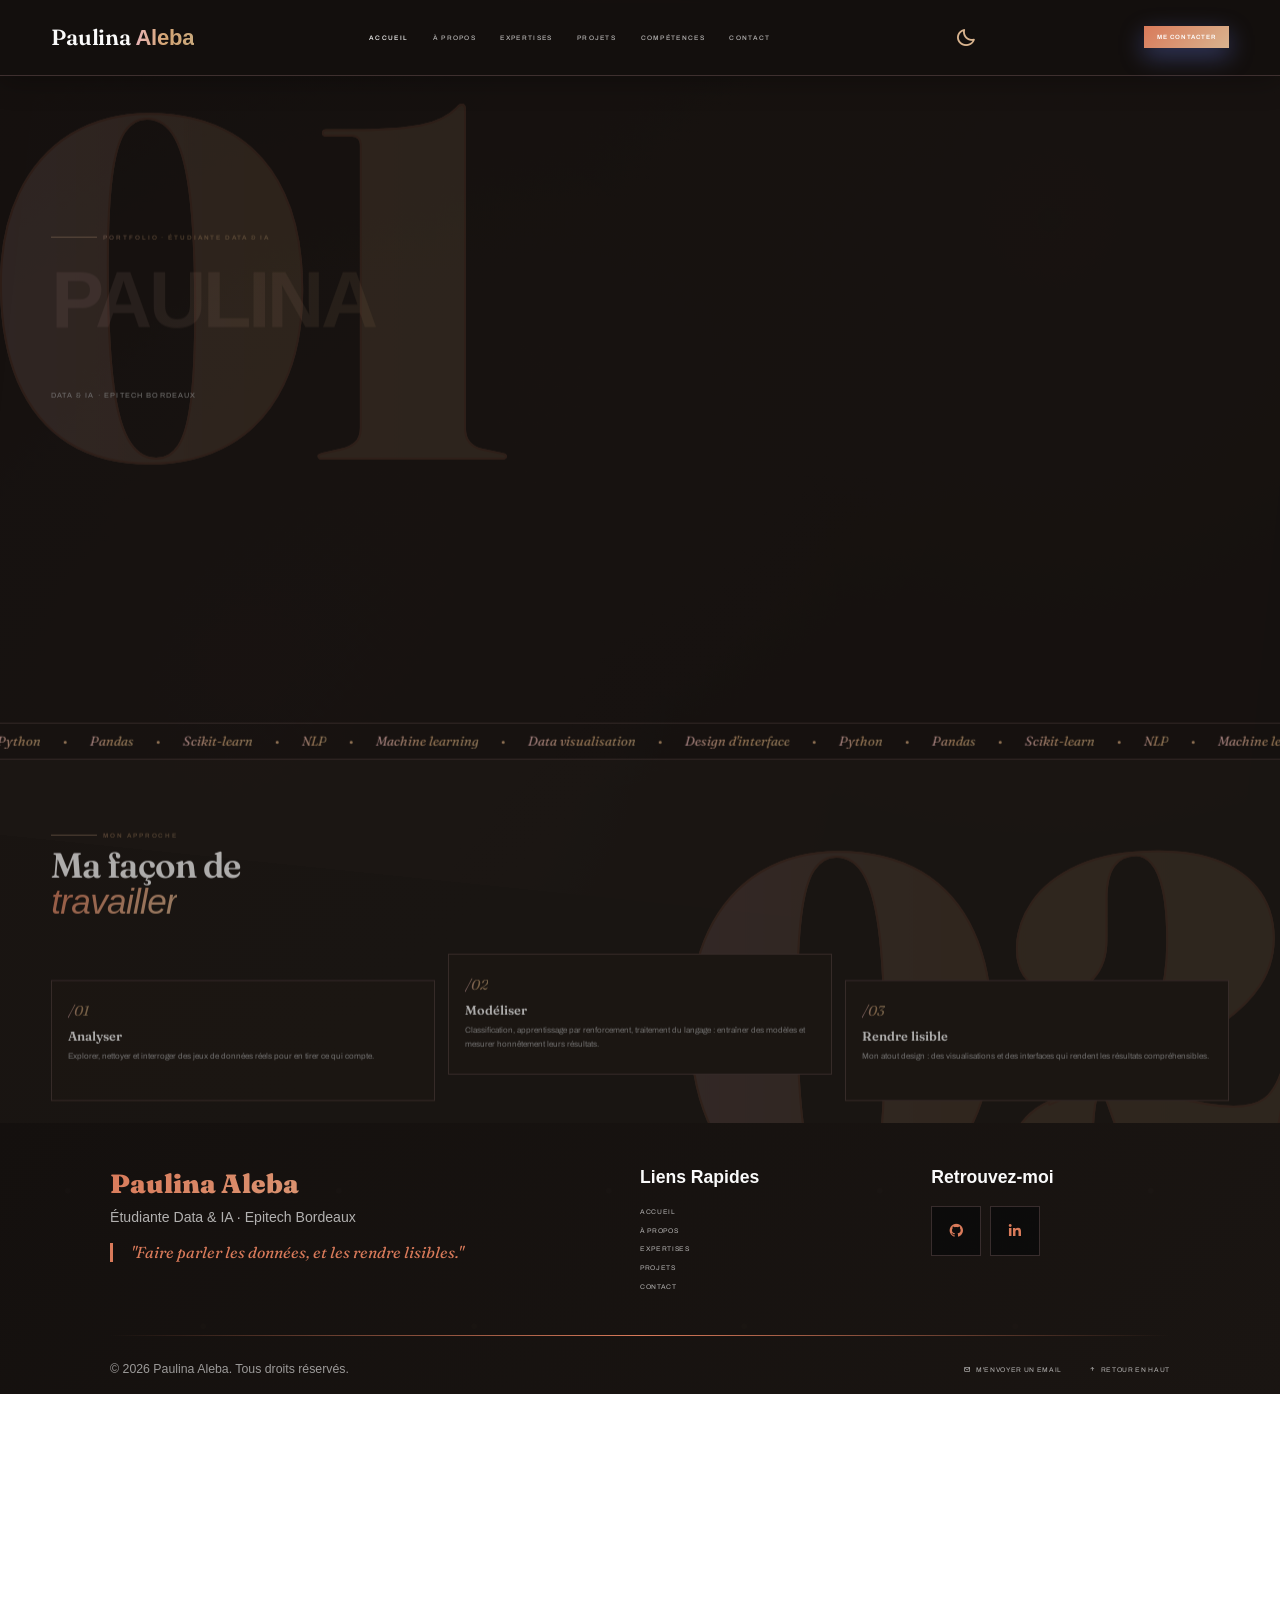
==== commit 99db26e3: "feat(contenu): aligner le site sur le positionnement Data & IA" ====
--- a/resources/about.html
+++ b/resources/about.html
@@ -1,158 +1,12 @@
 <!DOCTYPE html>
 <html lang="fr">
 <head>
-    <meta charset="UTF-8" />
-    <meta name="viewport" content="width=device-width, initial-scale=1.0" />
-    <title>À propos - Paulina Aleba</title>
-    <link rel="stylesheet" href="style.css" />
-    <link rel="icon" type="image/svg+xml" href="images/favicon.svg">
-    <link
-        href="https://unpkg.com/boxicons@2.1.4/css/boxicons.min.css"
-        rel="stylesheet"
-    />
-    <link rel="preconnect" href="https://fonts.googleapis.com">
-    <link rel="preconnect" href="https://fonts.gstatic.com" crossorigin>
-    <link href="https://fonts.googleapis.com/css2?family=Fraunces:ital,opsz,wght@0,9..144,300..900;1,9..144,300..900&family=Archivo:wght@300..800&display=swap" rel="stylesheet">
-    <link rel="stylesheet" href="editorial-bold.css" />
+<meta charset="UTF-8">
+<title>Paulina Aleba</title>
+<link rel="canonical" href="https://paulina-aleba.com/">
+<meta http-equiv="refresh" content="0; url=/">
 </head>
 <body>
-
-<header class="header">
-    <a href="../index.html" class="logo">
-        Paulina <span>Aleba</span>
-    </a>
-
-    <i class="bx bx-menu" id="menu-icon"></i>
-
-    <nav class="navbar">
-        <a href="../index.html">Accueil</a>
-        <a href="about.html" class="active">À propos</a>
-        <a href="expertises.html">Expertises</a>
-        <a href="projects.html">Projets</a>
-        <a href="competencies.html">Compétences</a>
-        <a href="contact.html">Contact</a>
-    </nav>
-
-    <button class="theme-toggle" id="theme-toggle" aria-label="Changer de thème">
-        <i class="bx bx-moon"></i>
-    </button>
-
-    <a class="gradient-btn" href="https://mail.google.com/mail/?view=cm&to=alebapaulina89@gmail.com&su=Hello&body=Bonjour%20Paulina,%0A%0AJe%20veux%20vous%20contacter%20pour..." target="_blank">Me Contacter</a>
-
-</header>
-
-<section class="bold-sub" id="about">
-    <span class="bold-ghost-num">À</span>
-    <div class="bold-sub-head">
-        <span class="bold-kicker">À propos</span>
-        <h1 class="bold-page-title">Dévelop<span class="ital">peuse</span><br>en formation</h1>
-    </div>
-
-    <div class="about-split">
-        <div class="about-photo">
-            <div class="photo-frame">
-                <img src="images/Pixarversionico.png" alt="Paulina Aleba">
-            </div>
-            <span class="photo-tag">Rêve grand</span>
-        </div>
-
-        <div class="about-text">
-            <span class="about-intro-label">Qui suis-je ?</span>
-            <p class="bold-lead">
-                Je suis une personne <span class="hl">calme et persévérante</span>, toujours soucieuse de m'améliorer. J'aime apprendre à mon rythme, découvrir de nouvelles idées et donner vie à des projets qui reflètent qui je suis.
-            </p>
-            <p class="bold-body">
-                Derrière mon écran, mon objectif principal est de créer avec sincérité, de m'améliorer chaque jour et de construire un parcours qui reflète ma passion et ma détermination.
-            </p>
-
-            <ul class="about-facts-list">
-                <li class="fact-row">
-                    <span class="fact-k">Formation</span>
-                    <span class="fact-dot"></span>
-                    <span class="fact-v">Epitech B1</span>
-                </li>
-                <li class="fact-row">
-                    <span class="fact-k">Passion</span>
-                    <span class="fact-dot"></span>
-                    <span class="fact-v">Création Numérique</span>
-                </li>
-                <li class="fact-row">
-                    <span class="fact-k">Localisation</span>
-                    <span class="fact-dot"></span>
-                    <span class="fact-v">France</span>
-                </li>
-                <li class="fact-row">
-                    <span class="fact-k">Statut</span>
-                    <span class="fact-dot"></span>
-                    <span class="fact-v">Étudiante</span>
-                </li>
-            </ul>
-        </div>
-    </div>
-</section>
-
-<footer class="footer magazine-footer">
-    <div class="footer-content">
-        <div class="footer-main">
-            <div class="footer-brand">
-                <h3>Paulina Aleba</h3>
-                <p>Étudiante en informatique - Epitech B1</p>
-                <div class="footer-quote">
-                    "Créer des expériences numériques qui comptent"
-                </div>
-            </div>
-
-            <div class="footer-links">
-                <h4>Liens Rapides</h4>
-                <ul>
-                    <li><a href="../index.html">Accueil</a></li>
-                    <li><a href="about.html">À propos</a></li>
-                    <li><a href="expertises.html">Expertises</a></li>
-                    <li><a href="projects.html">Projets</a></li>
-                    <li><a href="contact.html">Contact</a></li>
-                </ul>
-            </div>
-
-            <div class="footer-social">
-                <h4>Suivez-moi</h4>
-                <div class="social-icons">
-                    <a href="https://github.com/NyxStackX" class="social-link">
-                        <i class="bx bxl-github"></i>
-                    </a>
-                    <a href="https://snapchat.com/t/KpWpgwNT" class="social-link">
-                        <i class="bx bxl-snapchat"></i>
-                    </a>
-                    <a href="https://www.instagram.com/li_naalb?igsh=ZHpsbHFmYWc4bWs%3D&utm_source=qr" class="social-link">
-                        <i class="bx bxl-instagram-alt"></i>
-                    </a>
-                    <a href="https://www.linkedin.com/in/paulina-aleba-841705391/" class="social-link">
-                        <i class="bx bxl-linkedin"></i>
-                    </a>
-                </div>
-            </div>
-        </div>
-
-        <div class="footer-bottom">
-            <div class="footer-line"></div>
-            <div class="copyright-content">
-                <p class="copyright">
-                    © 2026 Paulina Aleba. Tous droits réservés.
-                </p>
-                <div class="footer-actions">
-                    <a href="https://mail.google.com/mail/?view=cm&to=alebapaulina89@gmail.com" class="footer-link">
-                        <i class="bx bx-envelope"></i>
-                        M'envoyer un email
-                    </a>
-                    <a href="about.html" class="footer-link back-to-top">
-                        <i class="bx bx-up-arrow-alt"></i>
-                        Retour en haut
-                    </a>
-                </div>
-            </div>
-        </div>
-    </div>
-</footer>
-
-    <script src="js/script.js"></script>
+<p>Cette page a été intégrée à l'accueil. <a href="/">Aller sur paulina-aleba.com</a></p>
 </body>
 </html>
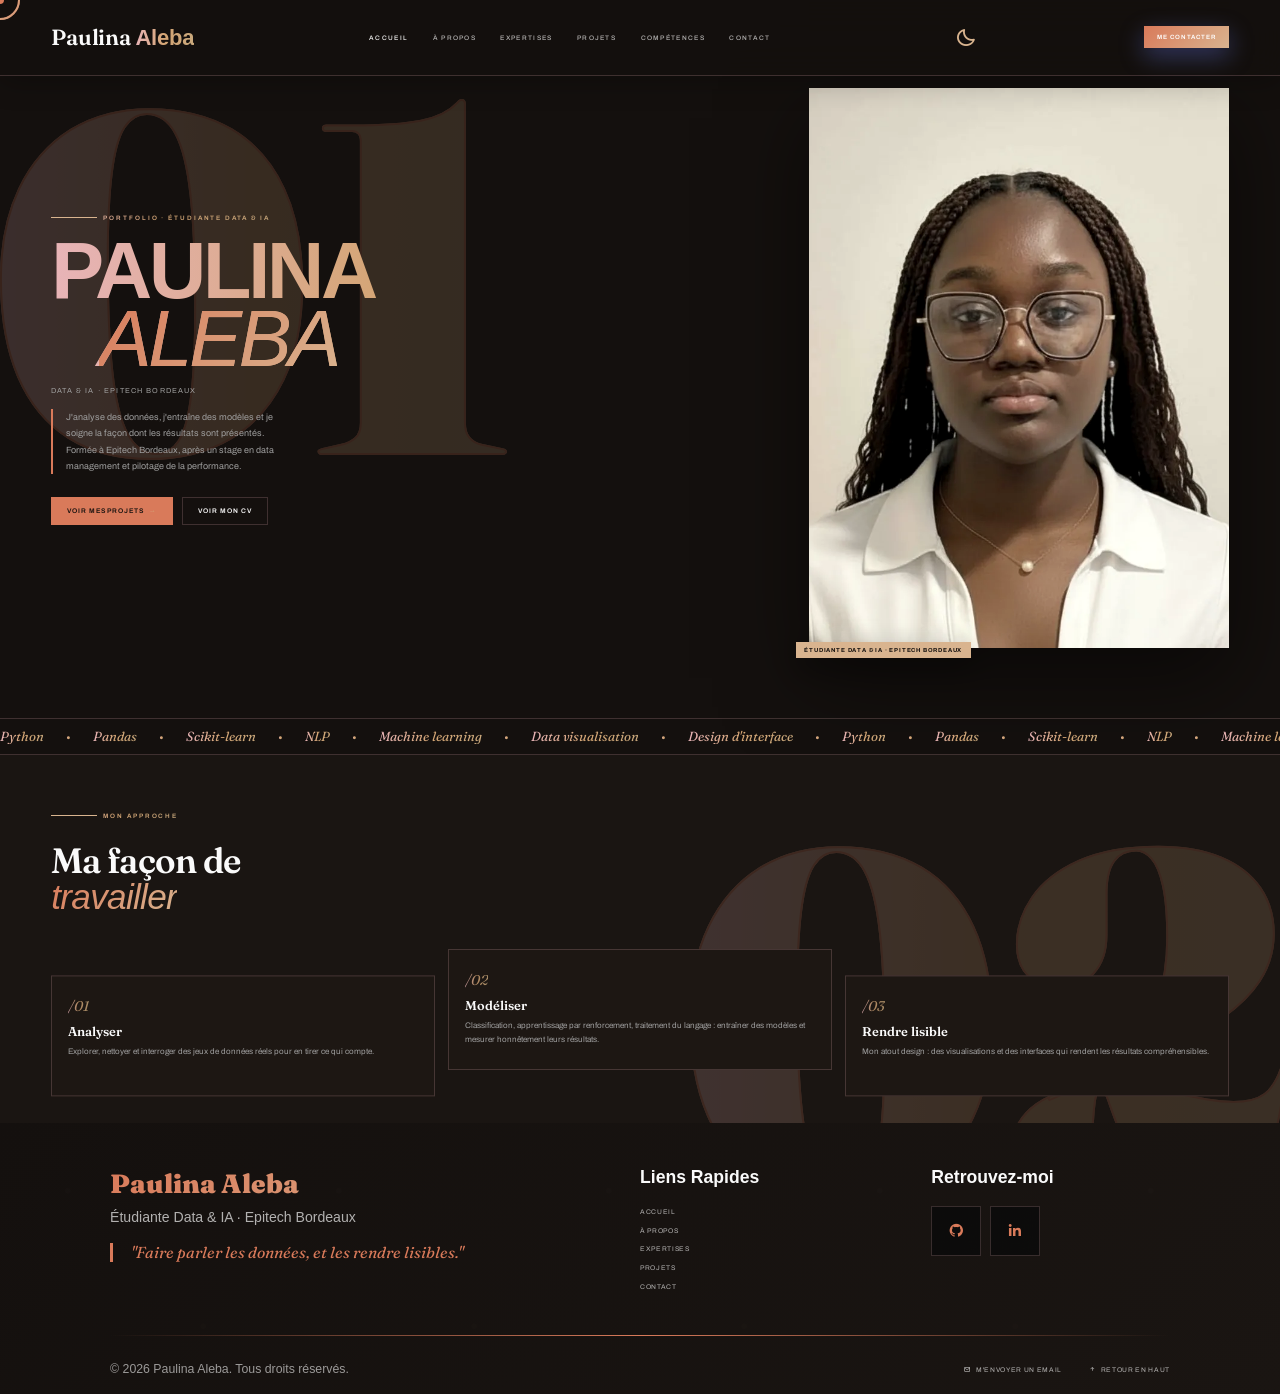
==== commit 6ea6748a: "Converts portfolio to single-page application Refactors the website architecture by consolidating al" ====
--- a/resources/about.html
+++ b/resources/about.html
@@ -1,12 +1,15 @@
 <!DOCTYPE html>
 <html lang="fr">
+
 <head>
-<meta charset="UTF-8">
-<title>Paulina Aleba</title>
-<link rel="canonical" href="https://paulina-aleba.com/">
-<meta http-equiv="refresh" content="0; url=/">
+    <meta charset="UTF-8">
+    <title>Paulina Aleba</title>
+    <link rel="canonical" href="https://paulina-aleba.com/">
+    <meta http-equiv="refresh" content="0; url=/">
 </head>
+
 <body>
-<p>Cette page a été intégrée à l'accueil. <a href="/">Aller sur paulina-aleba.com</a></p>
+    <p>Cette page a été intégrée à l'accueil. <a href="/">Aller sur paulina-aleba.com</a></p>
 </body>
-</html>
+
+</html>
